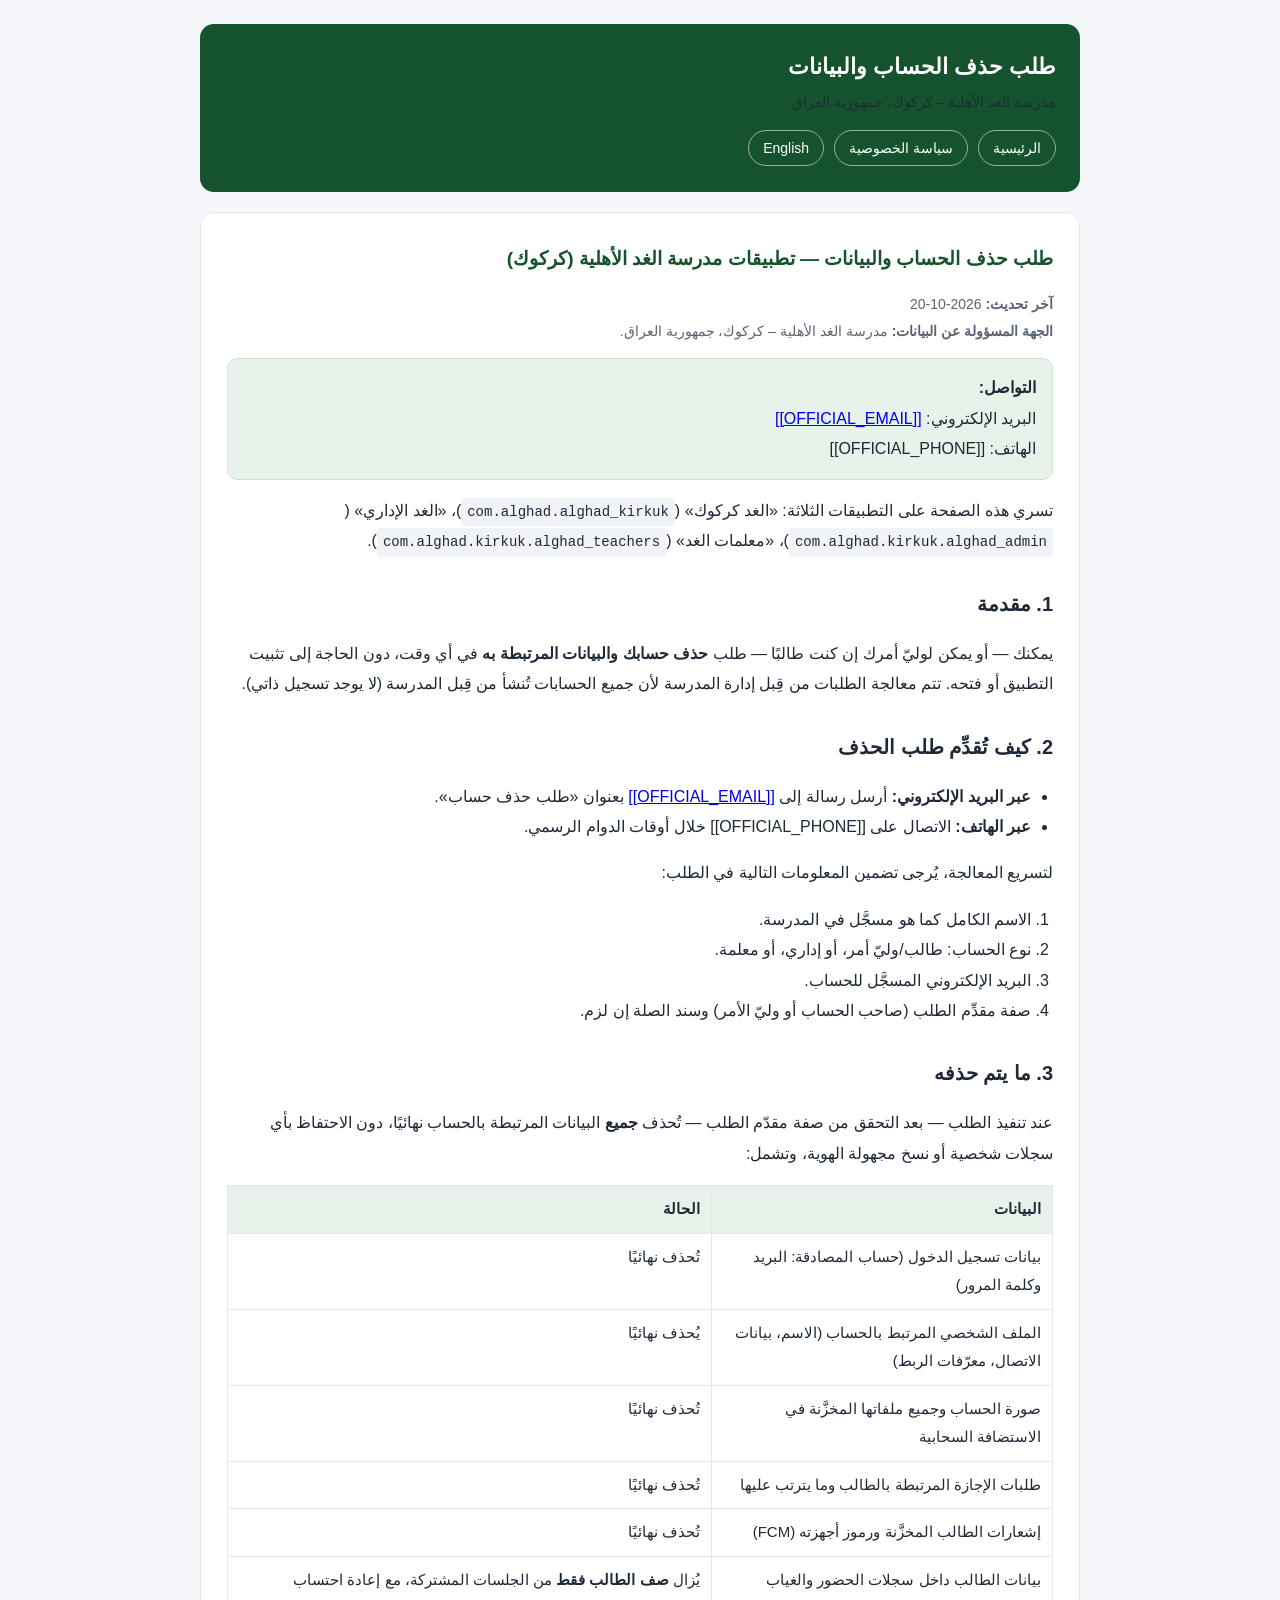
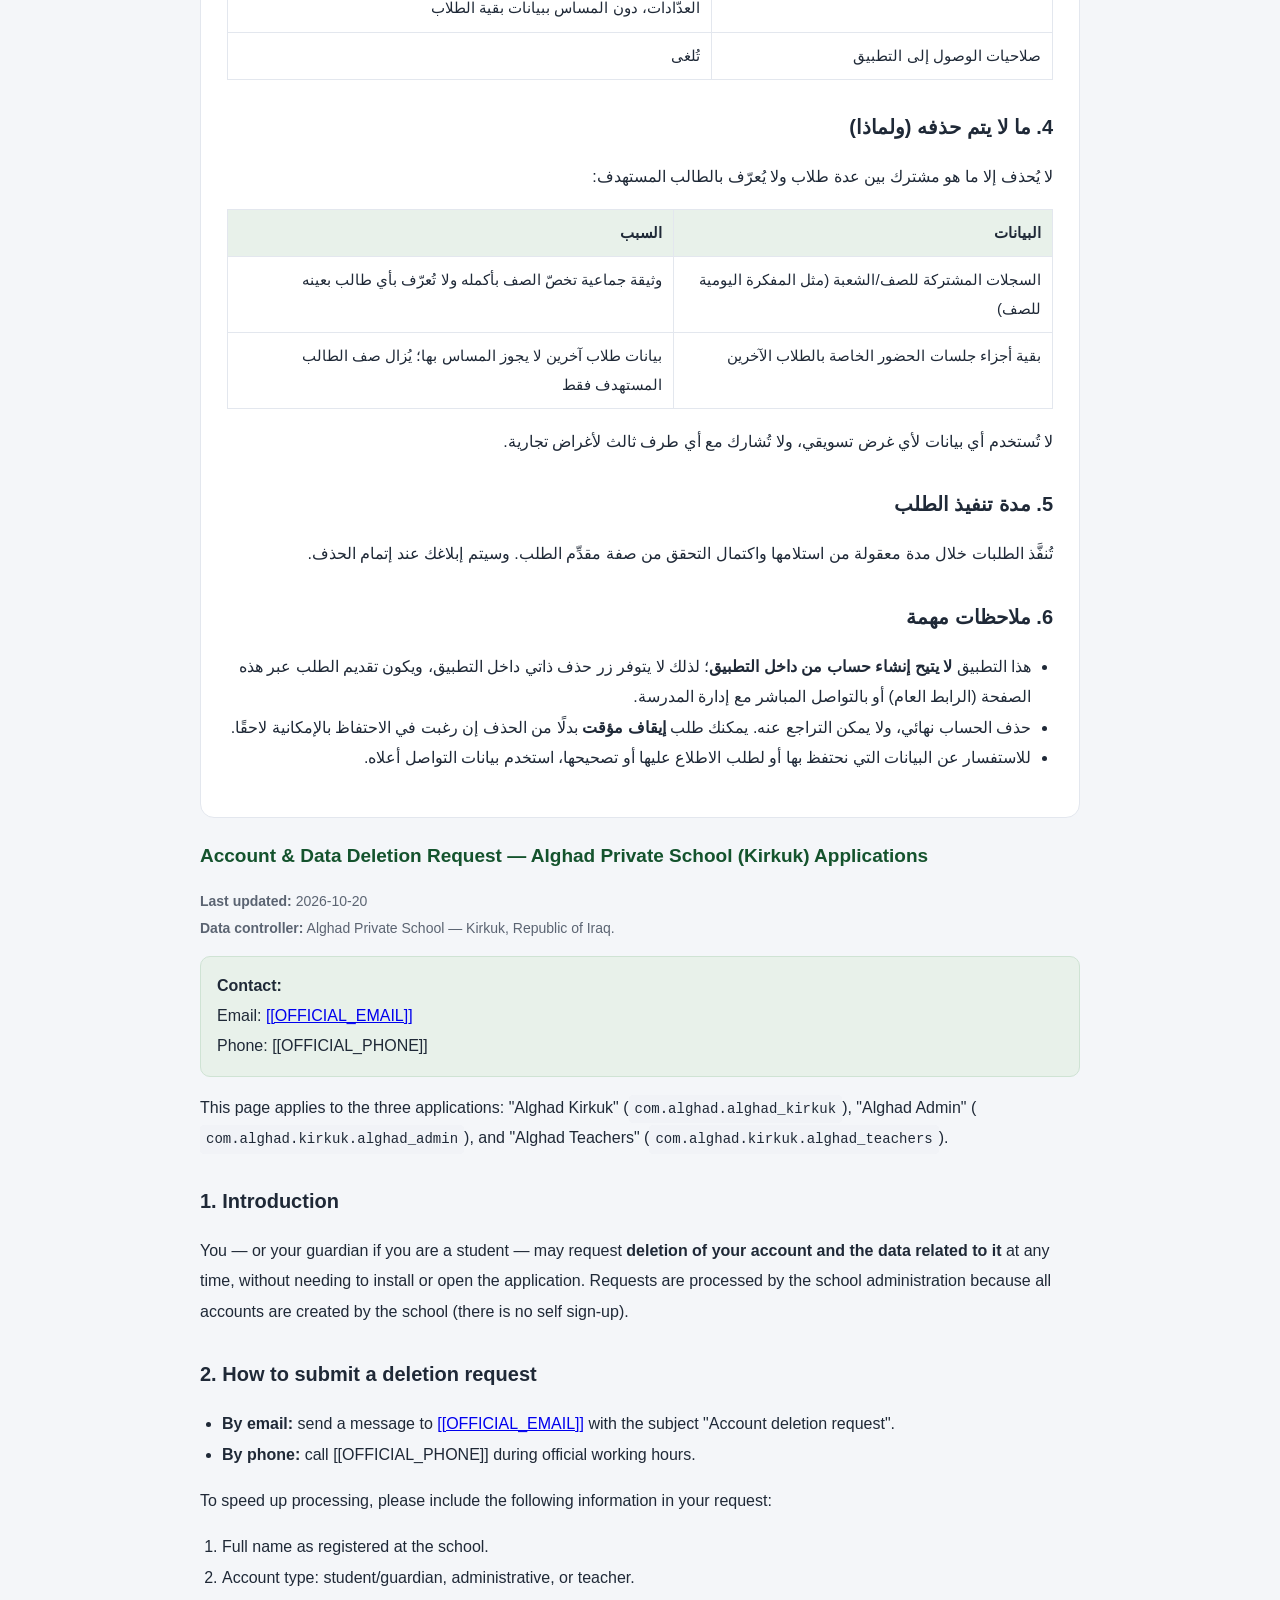
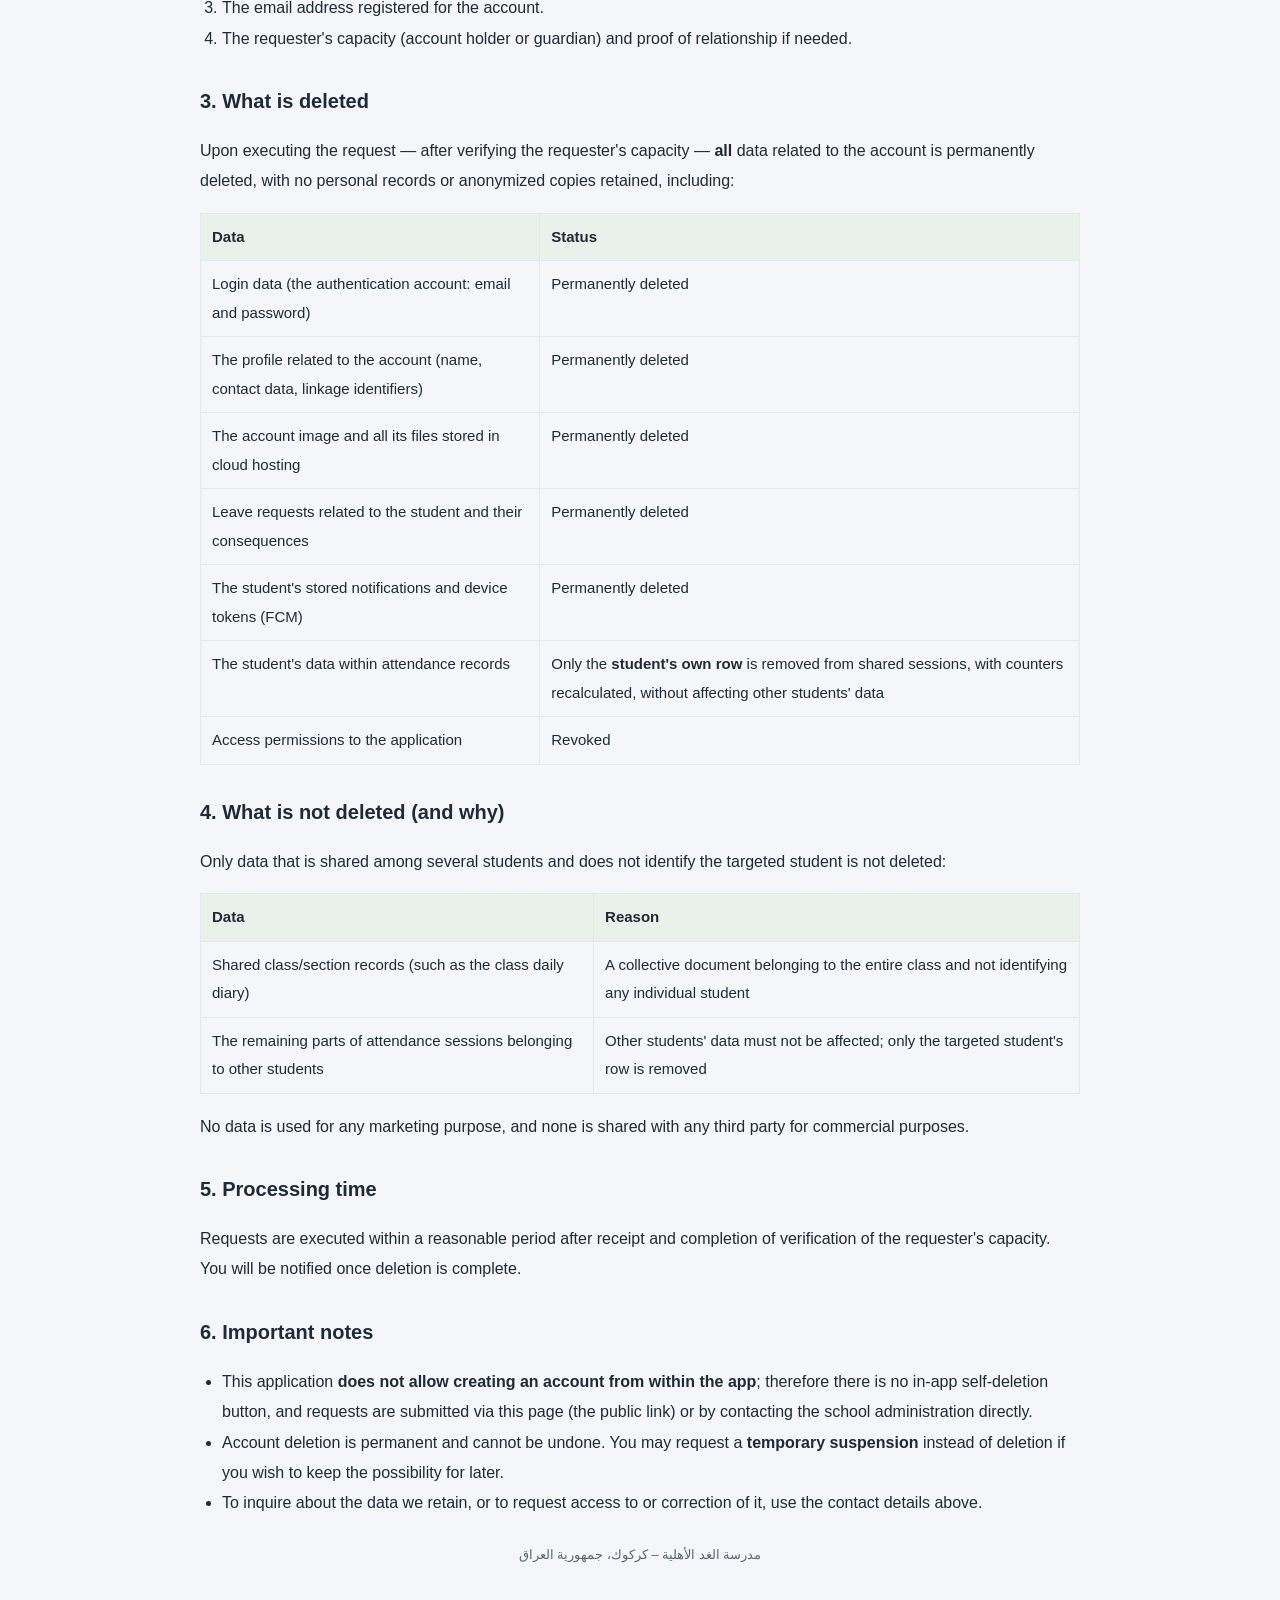
==== data-deletion.html @ 21581394 "Add bilingual privacy policy and data-deletion pages for Google Play" ====
<!DOCTYPE html>
<html lang="ar" dir="rtl">
<head>
<meta charset="utf-8">
<meta name="viewport" content="width=device-width, initial-scale=1">
<meta name="robots" content="index, follow">
<title>طلب حذف الحساب والبيانات – مدرسة الغد الأهلية (كركوك)</title>
<link rel="stylesheet" href="styles.css">
</head>
<body>
<div class="wrap">

  <header class="site ar">
    <h1>طلب حذف الحساب والبيانات</h1>
    <p>مدرسة الغد الأهلية – كركوك، جمهورية العراق</p>
    <nav class="site">
      <a href="index.html">الرئيسية</a>
      <a href="privacy.html">سياسة الخصوصية</a>
      <a href="data-deletion.html#en">English</a>
    </nav>
  </header>

  <!-- ===================== ARABIC ===================== -->
  <main class="card ar">
    <p class="doc-title">طلب حذف الحساب والبيانات — تطبيقات مدرسة الغد الأهلية (كركوك)</p>
    <p class="meta">
      <strong>آخر تحديث:</strong> 2026-10-20<br>
      <strong>الجهة المسؤولة عن البيانات:</strong> مدرسة الغد الأهلية – كركوك، جمهورية العراق.
    </p>
    <div class="contact">
      <strong>التواصل:</strong><br>
      البريد الإلكتروني: <a href="mailto:[[OFFICIAL_EMAIL]]">[[OFFICIAL_EMAIL]]</a><br>
      الهاتف: <span dir="ltr">[[OFFICIAL_PHONE]]</span>
    </div>

    <p>تسري هذه الصفحة على التطبيقات الثلاثة: «الغد كركوك» (<code>com.alghad.alghad_kirkuk</code>)، «الغد الإداري» (<code>com.alghad.kirkuk.alghad_admin</code>)، «معلمات الغد» (<code>com.alghad.kirkuk.alghad_teachers</code>).</p>

    <h2>1. مقدمة</h2>
    <p>يمكنك — أو يمكن لوليّ أمرك إن كنت طالبًا — طلب <strong>حذف حسابك والبيانات المرتبطة به</strong> في أي وقت، دون الحاجة إلى تثبيت التطبيق أو فتحه. تتم معالجة الطلبات من قِبل إدارة المدرسة لأن جميع الحسابات تُنشأ من قِبل المدرسة (لا يوجد تسجيل ذاتي).</p>

    <h2>2. كيف تُقدِّم طلب الحذف</h2>
    <ul>
      <li><strong>عبر البريد الإلكتروني:</strong> أرسل رسالة إلى <a href="mailto:[[OFFICIAL_EMAIL]]">[[OFFICIAL_EMAIL]]</a> بعنوان «طلب حذف حساب».</li>
      <li><strong>عبر الهاتف:</strong> الاتصال على <span dir="ltr">[[OFFICIAL_PHONE]]</span> خلال أوقات الدوام الرسمي.</li>
    </ul>
    <p>لتسريع المعالجة، يُرجى تضمين المعلومات التالية في الطلب:</p>
    <ol>
      <li>الاسم الكامل كما هو مسجَّل في المدرسة.</li>
      <li>نوع الحساب: طالب/وليّ أمر، أو إداري، أو معلمة.</li>
      <li>البريد الإلكتروني المسجَّل للحساب.</li>
      <li>صفة مقدِّم الطلب (صاحب الحساب أو وليّ الأمر) وسند الصلة إن لزم.</li>
    </ol>

    <h2>3. ما يتم حذفه</h2>
    <p>عند تنفيذ الطلب — بعد التحقق من صفة مقدّم الطلب — تُحذف <strong>جميع</strong> البيانات المرتبطة بالحساب نهائيًا، دون الاحتفاظ بأي سجلات شخصية أو نسخ مجهولة الهوية، وتشمل:</p>
    <table>
      <thead><tr><th>البيانات</th><th>الحالة</th></tr></thead>
      <tbody>
        <tr><td>بيانات تسجيل الدخول (حساب المصادقة: البريد وكلمة المرور)</td><td>تُحذف نهائيًا</td></tr>
        <tr><td>الملف الشخصي المرتبط بالحساب (الاسم، بيانات الاتصال، معرّفات الربط)</td><td>يُحذف نهائيًا</td></tr>
        <tr><td>صورة الحساب وجميع ملفاتها المخزَّنة في الاستضافة السحابية</td><td>تُحذف نهائيًا</td></tr>
        <tr><td>طلبات الإجازة المرتبطة بالطالب وما يترتب عليها</td><td>تُحذف نهائيًا</td></tr>
        <tr><td>إشعارات الطالب المخزَّنة ورموز أجهزته (FCM)</td><td>تُحذف نهائيًا</td></tr>
        <tr><td>بيانات الطالب داخل سجلات الحضور والغياب</td><td>يُزال <strong>صف الطالب فقط</strong> من الجلسات المشتركة، مع إعادة احتساب العدّادات، دون المساس ببيانات بقية الطلاب</td></tr>
        <tr><td>صلاحيات الوصول إلى التطبيق</td><td>تُلغى</td></tr>
      </tbody>
    </table>

    <h2>4. ما لا يتم حذفه (ولماذا)</h2>
    <p>لا يُحذف إلا ما هو مشترك بين عدة طلاب ولا يُعرّف بالطالب المستهدف:</p>
    <table>
      <thead><tr><th>البيانات</th><th>السبب</th></tr></thead>
      <tbody>
        <tr><td>السجلات المشتركة للصف/الشعبة (مثل المفكرة اليومية للصف)</td><td>وثيقة جماعية تخصّ الصف بأكمله ولا تُعرّف بأي طالب بعينه</td></tr>
        <tr><td>بقية أجزاء جلسات الحضور الخاصة بالطلاب الآخرين</td><td>بيانات طلاب آخرين لا يجوز المساس بها؛ يُزال صف الطالب المستهدف فقط</td></tr>
      </tbody>
    </table>
    <p>لا تُستخدم أي بيانات لأي غرض تسويقي، ولا تُشارك مع أي طرف ثالث لأغراض تجارية.</p>

    <h2>5. مدة تنفيذ الطلب</h2>
    <p>تُنفَّذ الطلبات خلال مدة معقولة من استلامها واكتمال التحقق من صفة مقدِّم الطلب. وسيتم إبلاغك عند إتمام الحذف.</p>

    <h2>6. ملاحظات مهمة</h2>
    <ul>
      <li>هذا التطبيق <strong>لا يتيح إنشاء حساب من داخل التطبيق</strong>؛ لذلك لا يتوفر زر حذف ذاتي داخل التطبيق، ويكون تقديم الطلب عبر هذه الصفحة (الرابط العام) أو بالتواصل المباشر مع إدارة المدرسة.</li>
      <li>حذف الحساب نهائي، ولا يمكن التراجع عنه. يمكنك طلب <strong>إيقاف مؤقت</strong> بدلًا من الحذف إن رغبت في الاحتفاظ بالإمكانية لاحقًا.</li>
      <li>للاستفسار عن البيانات التي نحتفظ بها أو لطلب الاطلاع عليها أو تصحيحها، استخدم بيانات التواصل أعلاه.</li>
    </ul>
  </main>

  <!-- ===================== ENGLISH ===================== -->
  <section class="card en" id="en" style="margin-top:20px">
    <p class="doc-title">Account &amp; Data Deletion Request — Alghad Private School (Kirkuk) Applications</p>
    <p class="meta">
      <strong>Last updated:</strong> 2026-10-20<br>
      <strong>Data controller:</strong> Alghad Private School — Kirkuk, Republic of Iraq.
    </p>
    <div class="contact">
      <strong>Contact:</strong><br>
      Email: <a href="mailto:[[OFFICIAL_EMAIL]]">[[OFFICIAL_EMAIL]]</a><br>
      Phone: <span dir="ltr">[[OFFICIAL_PHONE]]</span>
    </div>

    <p>This page applies to the three applications: "Alghad Kirkuk" (<code>com.alghad.alghad_kirkuk</code>), "Alghad Admin" (<code>com.alghad.kirkuk.alghad_admin</code>), and "Alghad Teachers" (<code>com.alghad.kirkuk.alghad_teachers</code>).</p>

    <h2>1. Introduction</h2>
    <p>You — or your guardian if you are a student — may request <strong>deletion of your account and the data related to it</strong> at any time, without needing to install or open the application. Requests are processed by the school administration because all accounts are created by the school (there is no self sign-up).</p>

    <h2>2. How to submit a deletion request</h2>
    <ul>
      <li><strong>By email:</strong> send a message to <a href="mailto:[[OFFICIAL_EMAIL]]">[[OFFICIAL_EMAIL]]</a> with the subject "Account deletion request".</li>
      <li><strong>By phone:</strong> call <span dir="ltr">[[OFFICIAL_PHONE]]</span> during official working hours.</li>
    </ul>
    <p>To speed up processing, please include the following information in your request:</p>
    <ol>
      <li>Full name as registered at the school.</li>
      <li>Account type: student/guardian, administrative, or teacher.</li>
      <li>The email address registered for the account.</li>
      <li>The requester's capacity (account holder or guardian) and proof of relationship if needed.</li>
    </ol>

    <h2>3. What is deleted</h2>
    <p>Upon executing the request — after verifying the requester's capacity — <strong>all</strong> data related to the account is permanently deleted, with no personal records or anonymized copies retained, including:</p>
    <table>
      <thead><tr><th>Data</th><th>Status</th></tr></thead>
      <tbody>
        <tr><td>Login data (the authentication account: email and password)</td><td>Permanently deleted</td></tr>
        <tr><td>The profile related to the account (name, contact data, linkage identifiers)</td><td>Permanently deleted</td></tr>
        <tr><td>The account image and all its files stored in cloud hosting</td><td>Permanently deleted</td></tr>
        <tr><td>Leave requests related to the student and their consequences</td><td>Permanently deleted</td></tr>
        <tr><td>The student's stored notifications and device tokens (FCM)</td><td>Permanently deleted</td></tr>
        <tr><td>The student's data within attendance records</td><td>Only the <strong>student's own row</strong> is removed from shared sessions, with counters recalculated, without affecting other students' data</td></tr>
        <tr><td>Access permissions to the application</td><td>Revoked</td></tr>
      </tbody>
    </table>

    <h2>4. What is not deleted (and why)</h2>
    <p>Only data that is shared among several students and does not identify the targeted student is not deleted:</p>
    <table>
      <thead><tr><th>Data</th><th>Reason</th></tr></thead>
      <tbody>
        <tr><td>Shared class/section records (such as the class daily diary)</td><td>A collective document belonging to the entire class and not identifying any individual student</td></tr>
        <tr><td>The remaining parts of attendance sessions belonging to other students</td><td>Other students' data must not be affected; only the targeted student's row is removed</td></tr>
      </tbody>
    </table>
    <p>No data is used for any marketing purpose, and none is shared with any third party for commercial purposes.</p>

    <h2>5. Processing time</h2>
    <p>Requests are executed within a reasonable period after receipt and completion of verification of the requester's capacity. You will be notified once deletion is complete.</p>

    <h2>6. Important notes</h2>
    <ul>
      <li>This application <strong>does not allow creating an account from within the app</strong>; therefore there is no in-app self-deletion button, and requests are submitted via this page (the public link) or by contacting the school administration directly.</li>
      <li>Account deletion is permanent and cannot be undone. You may request a <strong>temporary suspension</strong> instead of deletion if you wish to keep the possibility for later.</li>
      <li>To inquire about the data we retain, or to request access to or correction of it, use the contact details above.</li>
    </ul>
  </section>

  <footer class="site">
    مدرسة الغد الأهلية – كركوك، جمهورية العراق
  </footer>

</div>
</body>
</html>
---- styles.css ----
/* ALGHAD School — static policy pages
   Self-contained stylesheet (no external assets, no fonts, no trackers). */

:root {
  --bg: #f4f6f9;
  --card: #ffffff;
  --ink: #1f2937;
  --muted: #5b6472;
  --line: #e3e7ee;
  --brand: #14532d;
  --brand-soft: #e8f1ea;
  --accent: #b8860b;
}

* { box-sizing: border-box; }

html { -webkit-text-size-adjust: 100%; }

body {
  margin: 0;
  padding: 24px 16px 64px;
  background: var(--bg);
  color: var(--ink);
  font-family: "Segoe UI", Tahoma, "Noto Naskh Arabic", Arial, sans-serif;
  font-size: 16px;
  line-height: 1.9;
}

.wrap { max-width: 880px; margin: 0 auto; }

header.site {
  background: var(--brand);
  color: #fff;
  border-radius: 14px;
  padding: 26px 24px;
  margin-bottom: 20px;
}

header.site h1 {
  margin: 0 0 6px;
  font-size: 22px;
  line-height: 1.5;
}

header.site p {
  margin: 0;
  font-size: 14px;
  opacity: .9;
}

nav.site {
  margin-top: 14px;
  display: flex;
  flex-wrap: wrap;
  gap: 10px;
}

nav.site a {
  color: #fff;
  text-decoration: none;
  font-size: 14px;
  border: 1px solid rgba(255, 255, 255, .55);
  border-radius: 999px;
  padding: 4px 14px;
}

nav.site a:hover { background: rgba(255, 255, 255, .15); }

main.card {
  background: var(--card);
  border: 1px solid var(--line);
  border-radius: 14px;
  padding: 28px 26px;
}

section.doc + section.doc {
  margin-top: 40px;
  padding-top: 32px;
  border-top: 2px dashed var(--line);
}

h2 { font-size: 20px; margin: 28px 0 10px; }
h3 { font-size: 17px; margin: 22px 0 8px; }
h2:first-child, h3:first-child { margin-top: 0; }

p, li { color: var(--ink); }

ul, ol { padding-inline-start: 22px; }

table {
  width: 100%;
  border-collapse: collapse;
  margin: 14px 0 18px;
  font-size: 15px;
}

th, td {
  border: 1px solid var(--line);
  padding: 9px 11px;
  text-align: start;
  vertical-align: top;
}

th { background: var(--brand-soft); font-weight: 600; }

.note {
  background: #fff8e6;
  border: 1px solid #f0dca6;
  border-radius: 10px;
  padding: 12px 14px;
  margin: 14px 0;
  font-size: 15px;
}

.contact {
  background: var(--brand-soft);
  border: 1px solid #cfe3d4;
  border-radius: 10px;
  padding: 14px 16px;
  margin: 14px 0;
}

.meta { color: var(--muted); font-size: 14px; }

.pill {
  display: inline-block;
  background: var(--brand-soft);
  color: var(--brand);
  border-radius: 999px;
  padding: 2px 12px;
  font-size: 13px;
  margin-inline-end: 6px;
}

/* language direction */
.ar { direction: rtl; text-align: right; }
.en { direction: ltr; text-align: left; }

.doc-title {
  font-size: 19px;
  font-weight: 700;
  color: var(--brand);
  margin: 0 0 6px;
}

.tiles {
  display: grid;
  grid-template-columns: repeat(auto-fit, minmax(240px, 1fr));
  gap: 14px;
  margin-top: 8px;
}

.tile {
  display: block;
  text-decoration: none;
  color: inherit;
  background: var(--card);
  border: 1px solid var(--line);
  border-radius: 12px;
  padding: 18px;
  transition: border-color .15s, transform .15s;
}

.tile:hover { border-color: var(--brand); transform: translateY(-2px); }

.tile strong { display: block; color: var(--brand); font-size: 17px; margin-bottom: 6px; }
.tile span { color: var(--muted); font-size: 14px; }

footer.site {
  margin-top: 24px;
  text-align: center;
  color: var(--muted);
  font-size: 13px;
}

code {
  background: #f1f3f7;
  border-radius: 4px;
  padding: 1px 6px;
  font-family: Consolas, "Courier New", monospace;
  font-size: 14px;
  direction: ltr;
  display: inline-block;
}

@media print {
  body { background: #fff; padding: 0; }
  nav.site { display: none; }
  main.card { border: 0; padding: 0; }
  header.site { background: #fff; color: #000; border-bottom: 2px solid #000; border-radius: 0; }
  header.site a { color: #000; }
}
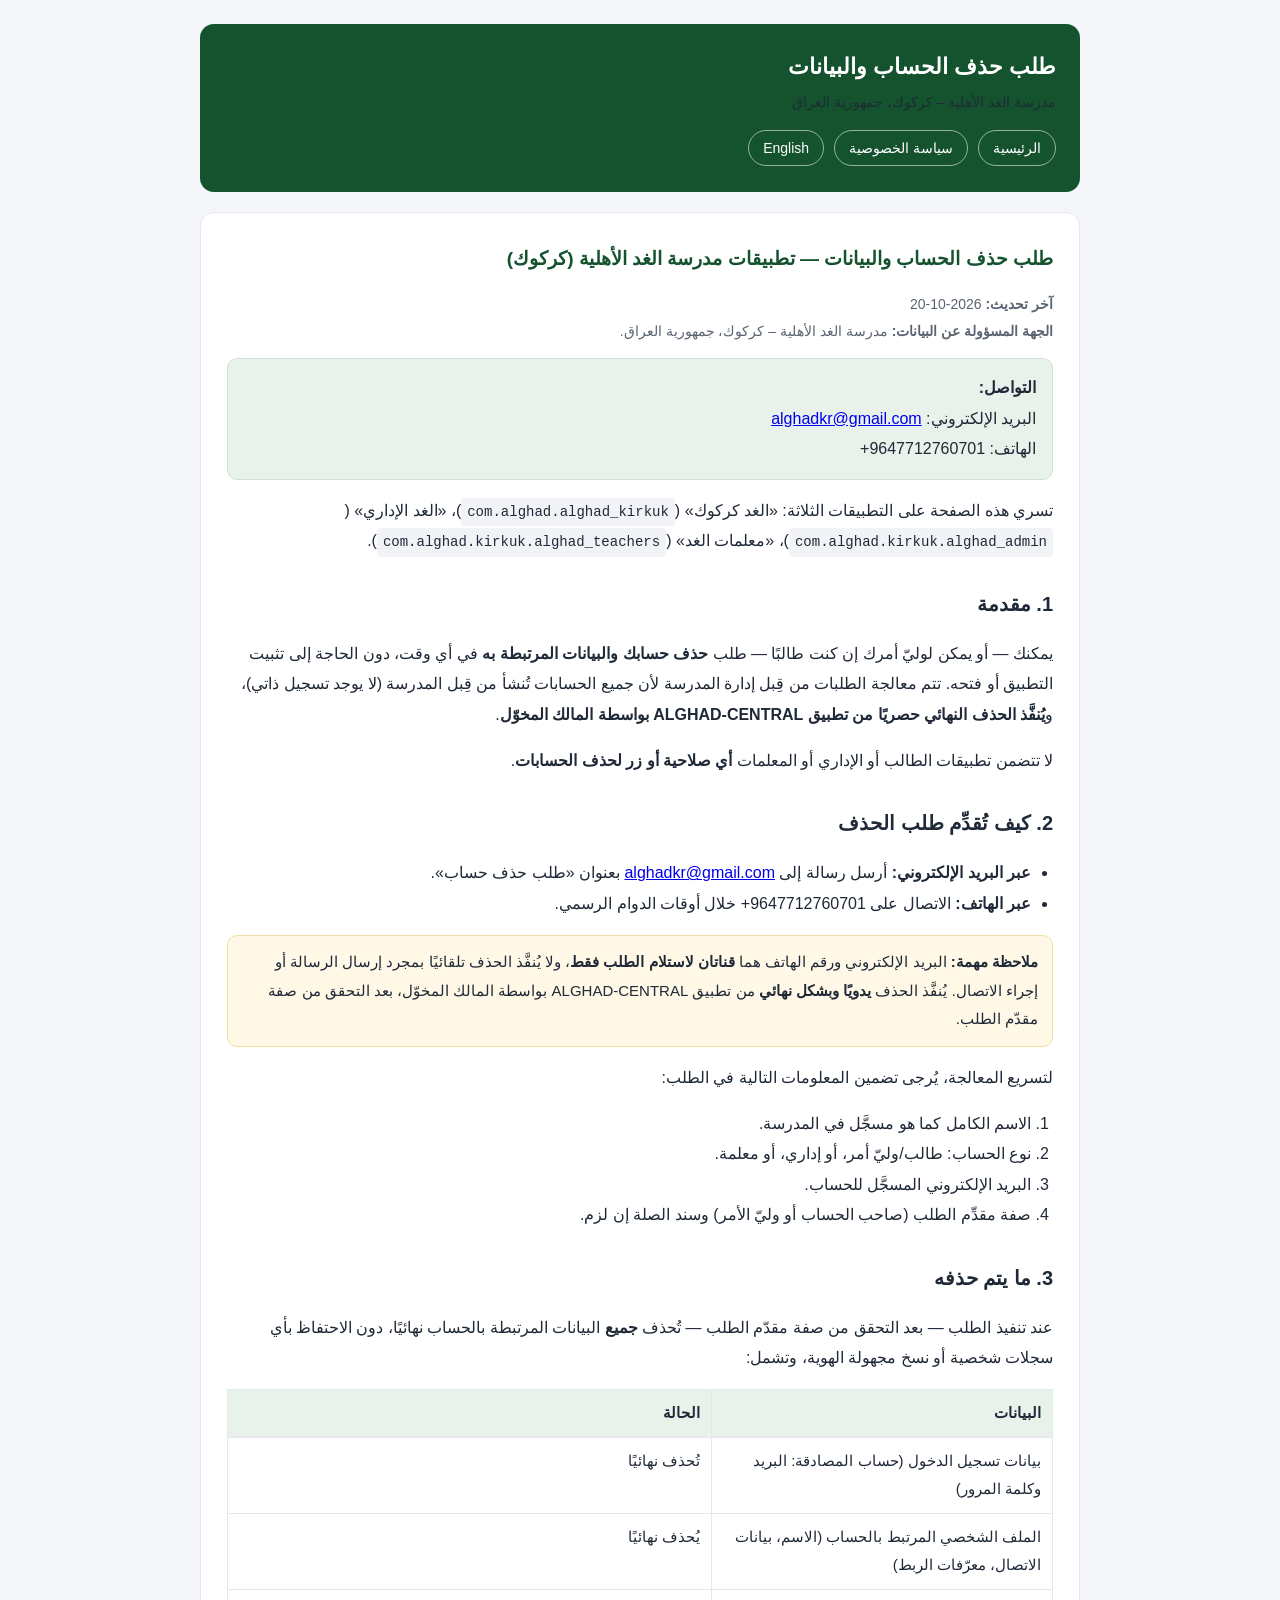
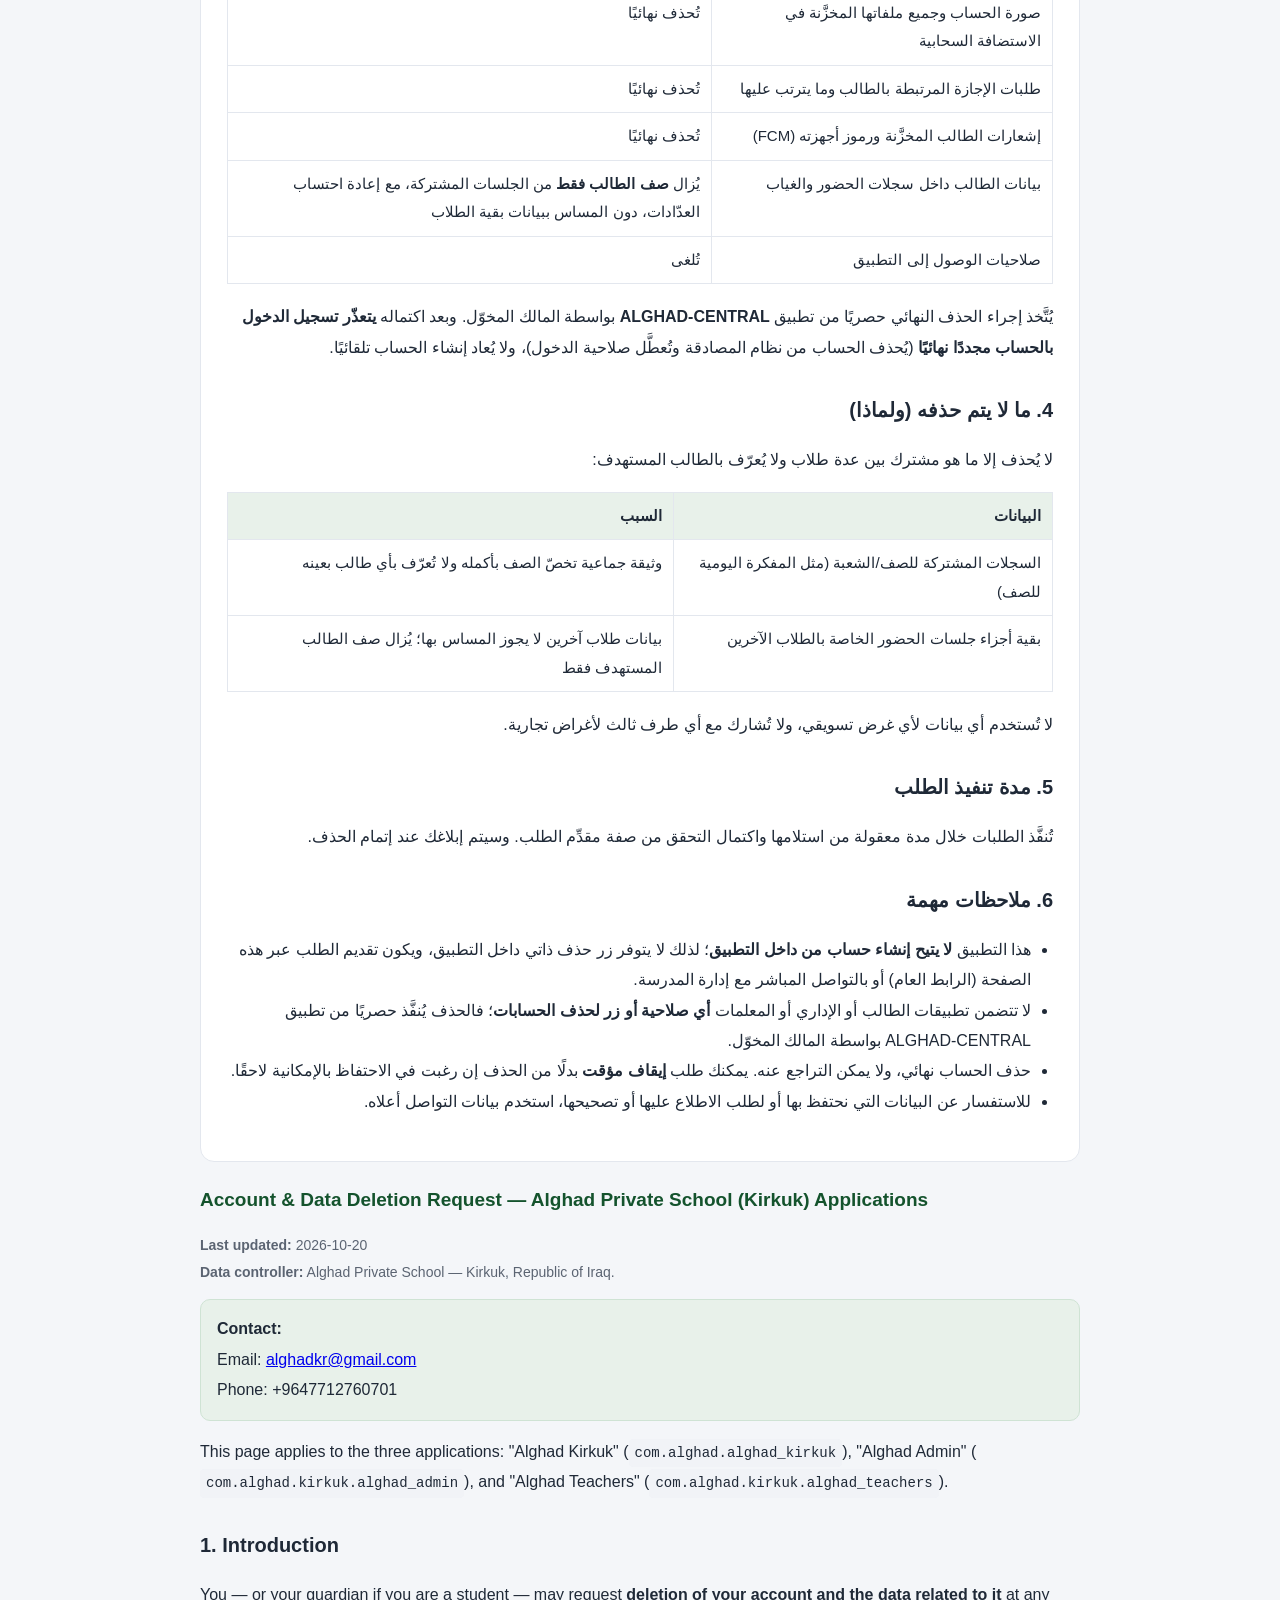
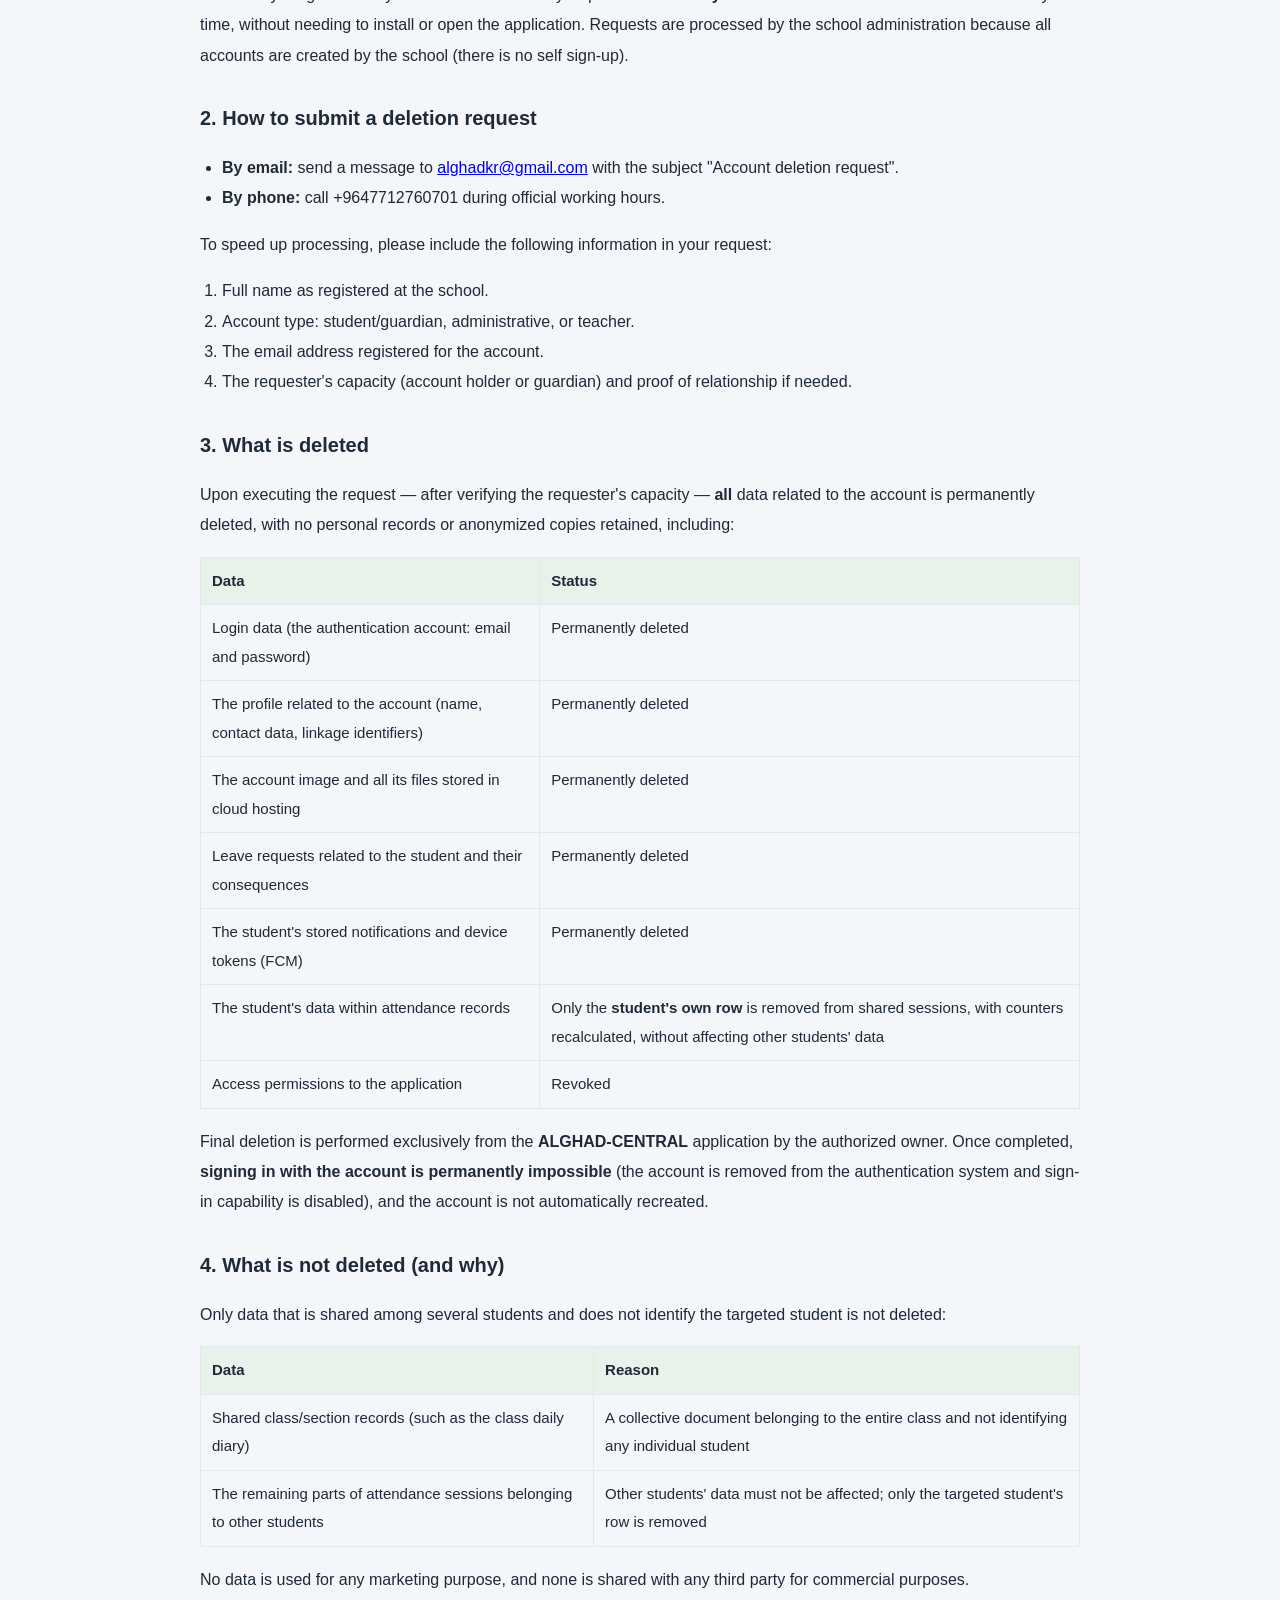
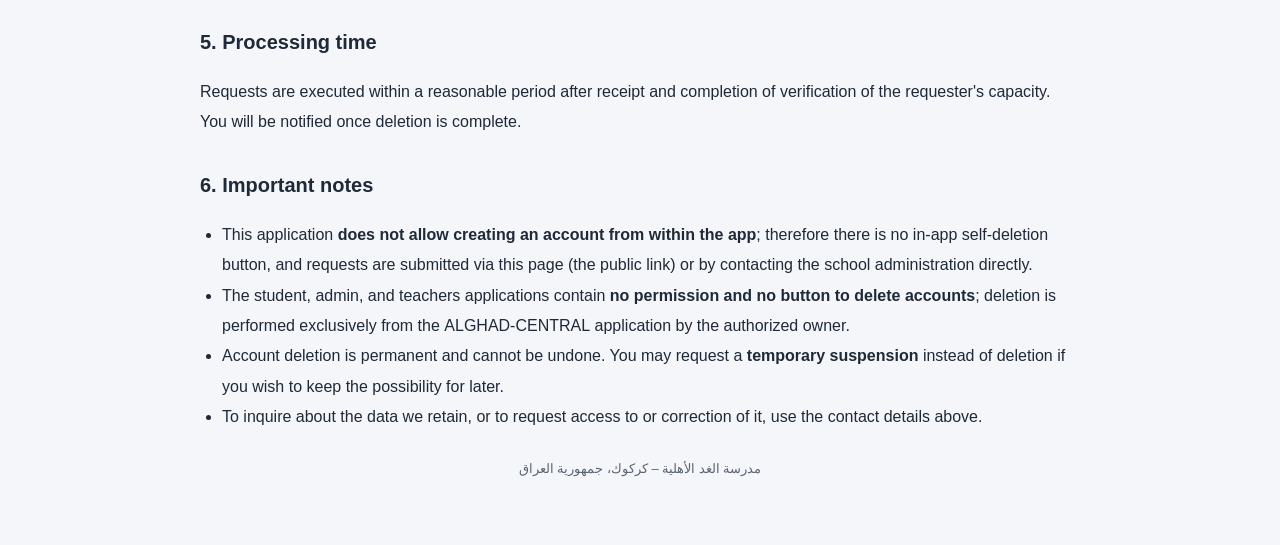
==== commit 2b8542a8: "Fill official contact details and clarify account deletion is executed only from ALGHAD-CENTRAL" ====
--- a/data-deletion.html
+++ b/data-deletion.html
@@ -29,20 +29,24 @@
     </p>
     <div class="contact">
       <strong>التواصل:</strong><br>
-      البريد الإلكتروني: <a href="mailto:[[OFFICIAL_EMAIL]]">[[OFFICIAL_EMAIL]]</a><br>
-      الهاتف: <span dir="ltr">[[OFFICIAL_PHONE]]</span>
+      البريد الإلكتروني: <a href="mailto:alghadkr@gmail.com">alghadkr@gmail.com</a><br>
+      الهاتف: <span dir="ltr">+9647712760701</span>
     </div>
 
     <p>تسري هذه الصفحة على التطبيقات الثلاثة: «الغد كركوك» (<code>com.alghad.alghad_kirkuk</code>)، «الغد الإداري» (<code>com.alghad.kirkuk.alghad_admin</code>)، «معلمات الغد» (<code>com.alghad.kirkuk.alghad_teachers</code>).</p>
 
     <h2>1. مقدمة</h2>
-    <p>يمكنك — أو يمكن لوليّ أمرك إن كنت طالبًا — طلب <strong>حذف حسابك والبيانات المرتبطة به</strong> في أي وقت، دون الحاجة إلى تثبيت التطبيق أو فتحه. تتم معالجة الطلبات من قِبل إدارة المدرسة لأن جميع الحسابات تُنشأ من قِبل المدرسة (لا يوجد تسجيل ذاتي).</p>
+    <p>يمكنك — أو يمكن لوليّ أمرك إن كنت طالبًا — طلب <strong>حذف حسابك والبيانات المرتبطة به</strong> في أي وقت، دون الحاجة إلى تثبيت التطبيق أو فتحه. تتم معالجة الطلبات من قِبل إدارة المدرسة لأن جميع الحسابات تُنشأ من قِبل المدرسة (لا يوجد تسجيل ذاتي)، و<strong>يُنفَّذ الحذف النهائي حصريًا من تطبيق <span dir="ltr">ALGHAD-CENTRAL</span> بواسطة المالك المخوّل</strong>.</p>
+    <p>لا تتضمن تطبيقات الطالب أو الإداري أو المعلمات <strong>أي صلاحية أو زر لحذف الحسابات</strong>.</p>
 
     <h2>2. كيف تُقدِّم طلب الحذف</h2>
     <ul>
-      <li><strong>عبر البريد الإلكتروني:</strong> أرسل رسالة إلى <a href="mailto:[[OFFICIAL_EMAIL]]">[[OFFICIAL_EMAIL]]</a> بعنوان «طلب حذف حساب».</li>
-      <li><strong>عبر الهاتف:</strong> الاتصال على <span dir="ltr">[[OFFICIAL_PHONE]]</span> خلال أوقات الدوام الرسمي.</li>
+      <li><strong>عبر البريد الإلكتروني:</strong> أرسل رسالة إلى <a href="mailto:alghadkr@gmail.com">alghadkr@gmail.com</a> بعنوان «طلب حذف حساب».</li>
+      <li><strong>عبر الهاتف:</strong> الاتصال على <span dir="ltr">+9647712760701</span> خلال أوقات الدوام الرسمي.</li>
     </ul>
+    <div class="note">
+      <strong>ملاحظة مهمة:</strong> البريد الإلكتروني ورقم الهاتف هما <strong>قناتان لاستلام الطلب فقط</strong>، ولا يُنفَّذ الحذف تلقائيًا بمجرد إرسال الرسالة أو إجراء الاتصال. يُنفَّذ الحذف <strong>يدويًا وبشكل نهائي</strong> من تطبيق <span dir="ltr">ALGHAD-CENTRAL</span> بواسطة المالك المخوّل، بعد التحقق من صفة مقدّم الطلب.
+    </div>
     <p>لتسريع المعالجة، يُرجى تضمين المعلومات التالية في الطلب:</p>
     <ol>
       <li>الاسم الكامل كما هو مسجَّل في المدرسة.</li>
@@ -65,6 +69,7 @@
         <tr><td>صلاحيات الوصول إلى التطبيق</td><td>تُلغى</td></tr>
       </tbody>
     </table>
+    <p>يُتَّخذ إجراء الحذف النهائي حصريًا من تطبيق <strong>ALGHAD-CENTRAL</strong> بواسطة المالك المخوّل. وبعد اكتماله <strong>يتعذّر تسجيل الدخول بالحساب مجددًا نهائيًا</strong> (يُحذف الحساب من نظام المصادقة وتُعطَّل صلاحية الدخول)، ولا يُعاد إنشاء الحساب تلقائيًا.</p>
 
     <h2>4. ما لا يتم حذفه (ولماذا)</h2>
     <p>لا يُحذف إلا ما هو مشترك بين عدة طلاب ولا يُعرّف بالطالب المستهدف:</p>
@@ -83,6 +88,7 @@
     <h2>6. ملاحظات مهمة</h2>
     <ul>
       <li>هذا التطبيق <strong>لا يتيح إنشاء حساب من داخل التطبيق</strong>؛ لذلك لا يتوفر زر حذف ذاتي داخل التطبيق، ويكون تقديم الطلب عبر هذه الصفحة (الرابط العام) أو بالتواصل المباشر مع إدارة المدرسة.</li>
+      <li>لا تتضمن تطبيقات الطالب أو الإداري أو المعلمات <strong>أي صلاحية أو زر لحذف الحسابات</strong>؛ فالحذف يُنفَّذ حصريًا من تطبيق <span dir="ltr">ALGHAD-CENTRAL</span> بواسطة المالك المخوّل.</li>
       <li>حذف الحساب نهائي، ولا يمكن التراجع عنه. يمكنك طلب <strong>إيقاف مؤقت</strong> بدلًا من الحذف إن رغبت في الاحتفاظ بالإمكانية لاحقًا.</li>
       <li>للاستفسار عن البيانات التي نحتفظ بها أو لطلب الاطلاع عليها أو تصحيحها، استخدم بيانات التواصل أعلاه.</li>
     </ul>
@@ -97,8 +103,8 @@
     </p>
     <div class="contact">
       <strong>Contact:</strong><br>
-      Email: <a href="mailto:[[OFFICIAL_EMAIL]]">[[OFFICIAL_EMAIL]]</a><br>
-      Phone: <span dir="ltr">[[OFFICIAL_PHONE]]</span>
+      Email: <a href="mailto:alghadkr@gmail.com">alghadkr@gmail.com</a><br>
+      Phone: <span dir="ltr">+9647712760701</span>
     </div>
 
     <p>This page applies to the three applications: "Alghad Kirkuk" (<code>com.alghad.alghad_kirkuk</code>), "Alghad Admin" (<code>com.alghad.kirkuk.alghad_admin</code>), and "Alghad Teachers" (<code>com.alghad.kirkuk.alghad_teachers</code>).</p>
@@ -108,8 +114,8 @@
 
     <h2>2. How to submit a deletion request</h2>
     <ul>
-      <li><strong>By email:</strong> send a message to <a href="mailto:[[OFFICIAL_EMAIL]]">[[OFFICIAL_EMAIL]]</a> with the subject "Account deletion request".</li>
-      <li><strong>By phone:</strong> call <span dir="ltr">[[OFFICIAL_PHONE]]</span> during official working hours.</li>
+      <li><strong>By email:</strong> send a message to <a href="mailto:alghadkr@gmail.com">alghadkr@gmail.com</a> with the subject "Account deletion request".</li>
+      <li><strong>By phone:</strong> call <span dir="ltr">+9647712760701</span> during official working hours.</li>
     </ul>
     <p>To speed up processing, please include the following information in your request:</p>
     <ol>
@@ -133,6 +139,7 @@
         <tr><td>Access permissions to the application</td><td>Revoked</td></tr>
       </tbody>
     </table>
+    <p>Final deletion is performed exclusively from the <strong>ALGHAD-CENTRAL</strong> application by the authorized owner. Once completed, <strong>signing in with the account is permanently impossible</strong> (the account is removed from the authentication system and sign-in capability is disabled), and the account is not automatically recreated.</p>
 
     <h2>4. What is not deleted (and why)</h2>
     <p>Only data that is shared among several students and does not identify the targeted student is not deleted:</p>
@@ -151,6 +158,7 @@
     <h2>6. Important notes</h2>
     <ul>
       <li>This application <strong>does not allow creating an account from within the app</strong>; therefore there is no in-app self-deletion button, and requests are submitted via this page (the public link) or by contacting the school administration directly.</li>
+      <li>The student, admin, and teachers applications contain <strong>no permission and no button to delete accounts</strong>; deletion is performed exclusively from the <span dir="ltr">ALGHAD-CENTRAL</span> application by the authorized owner.</li>
       <li>Account deletion is permanent and cannot be undone. You may request a <strong>temporary suspension</strong> instead of deletion if you wish to keep the possibility for later.</li>
       <li>To inquire about the data we retain, or to request access to or correction of it, use the contact details above.</li>
     </ul>
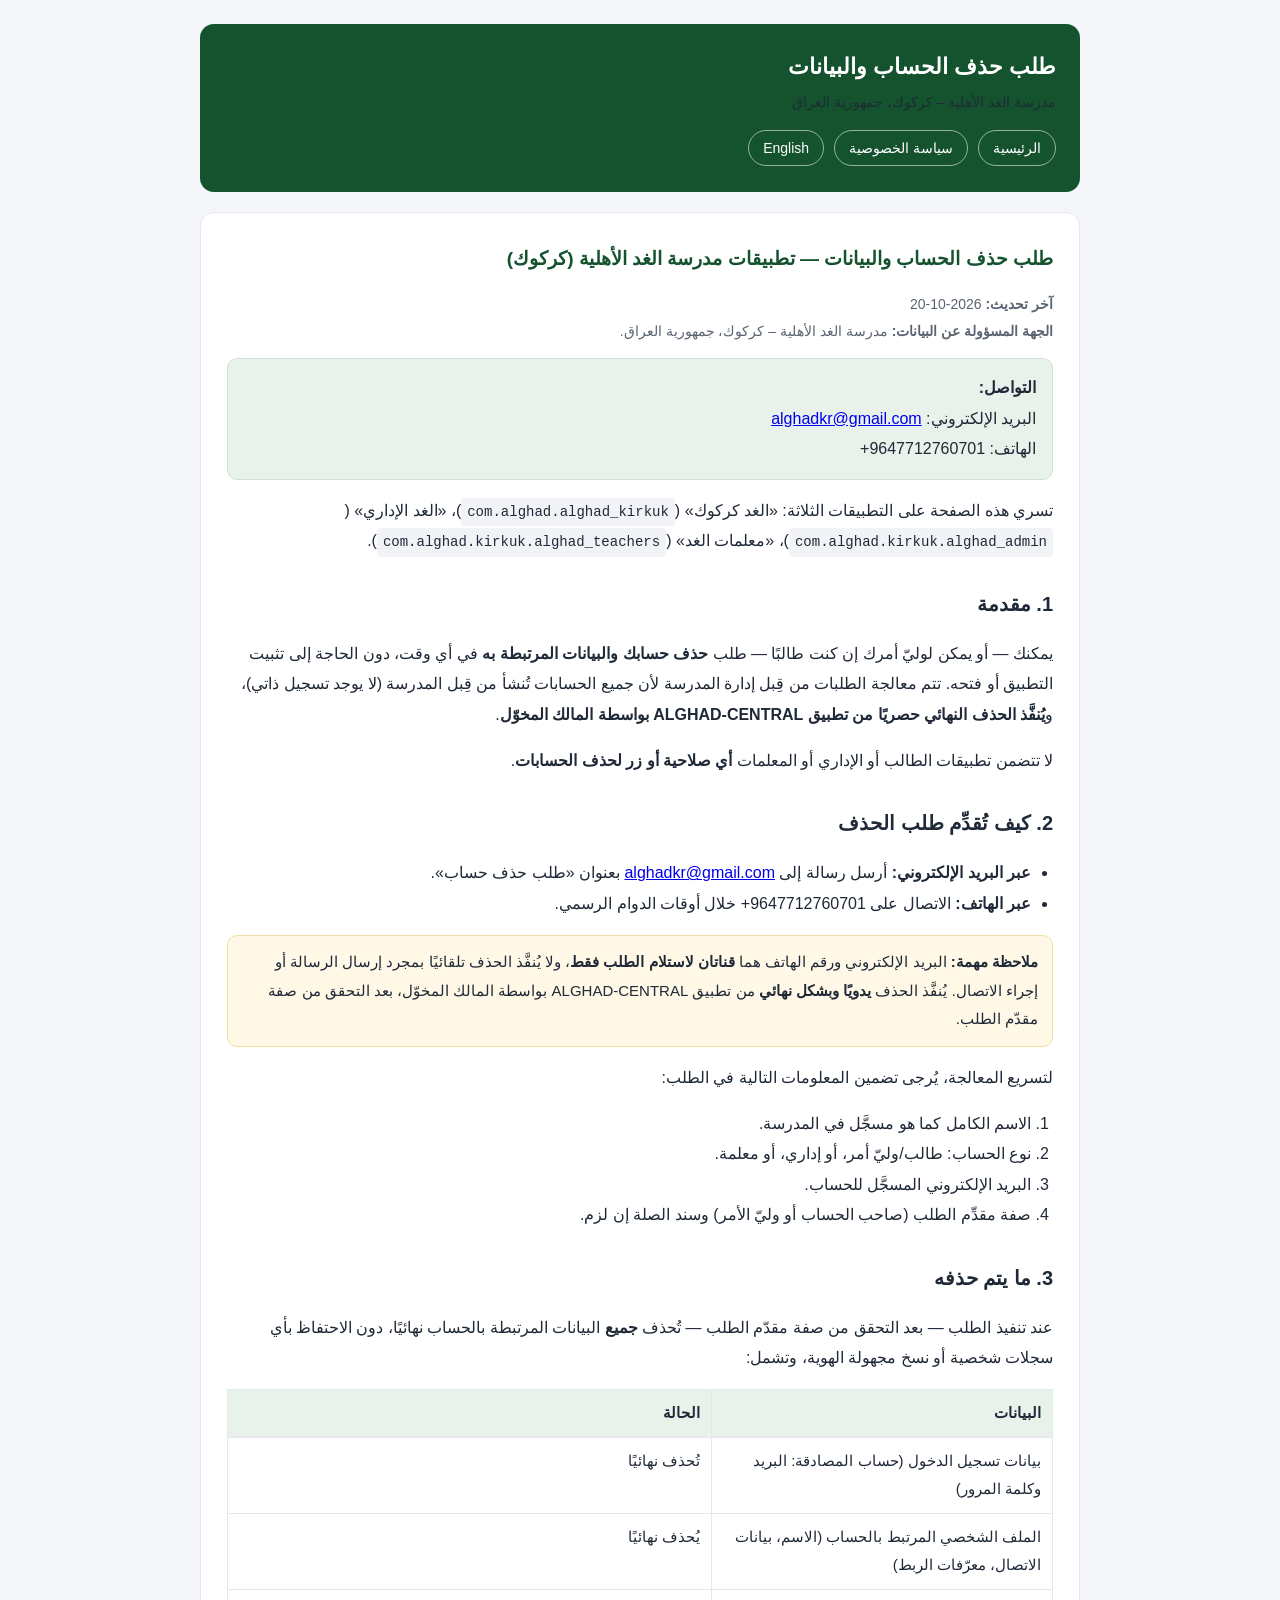
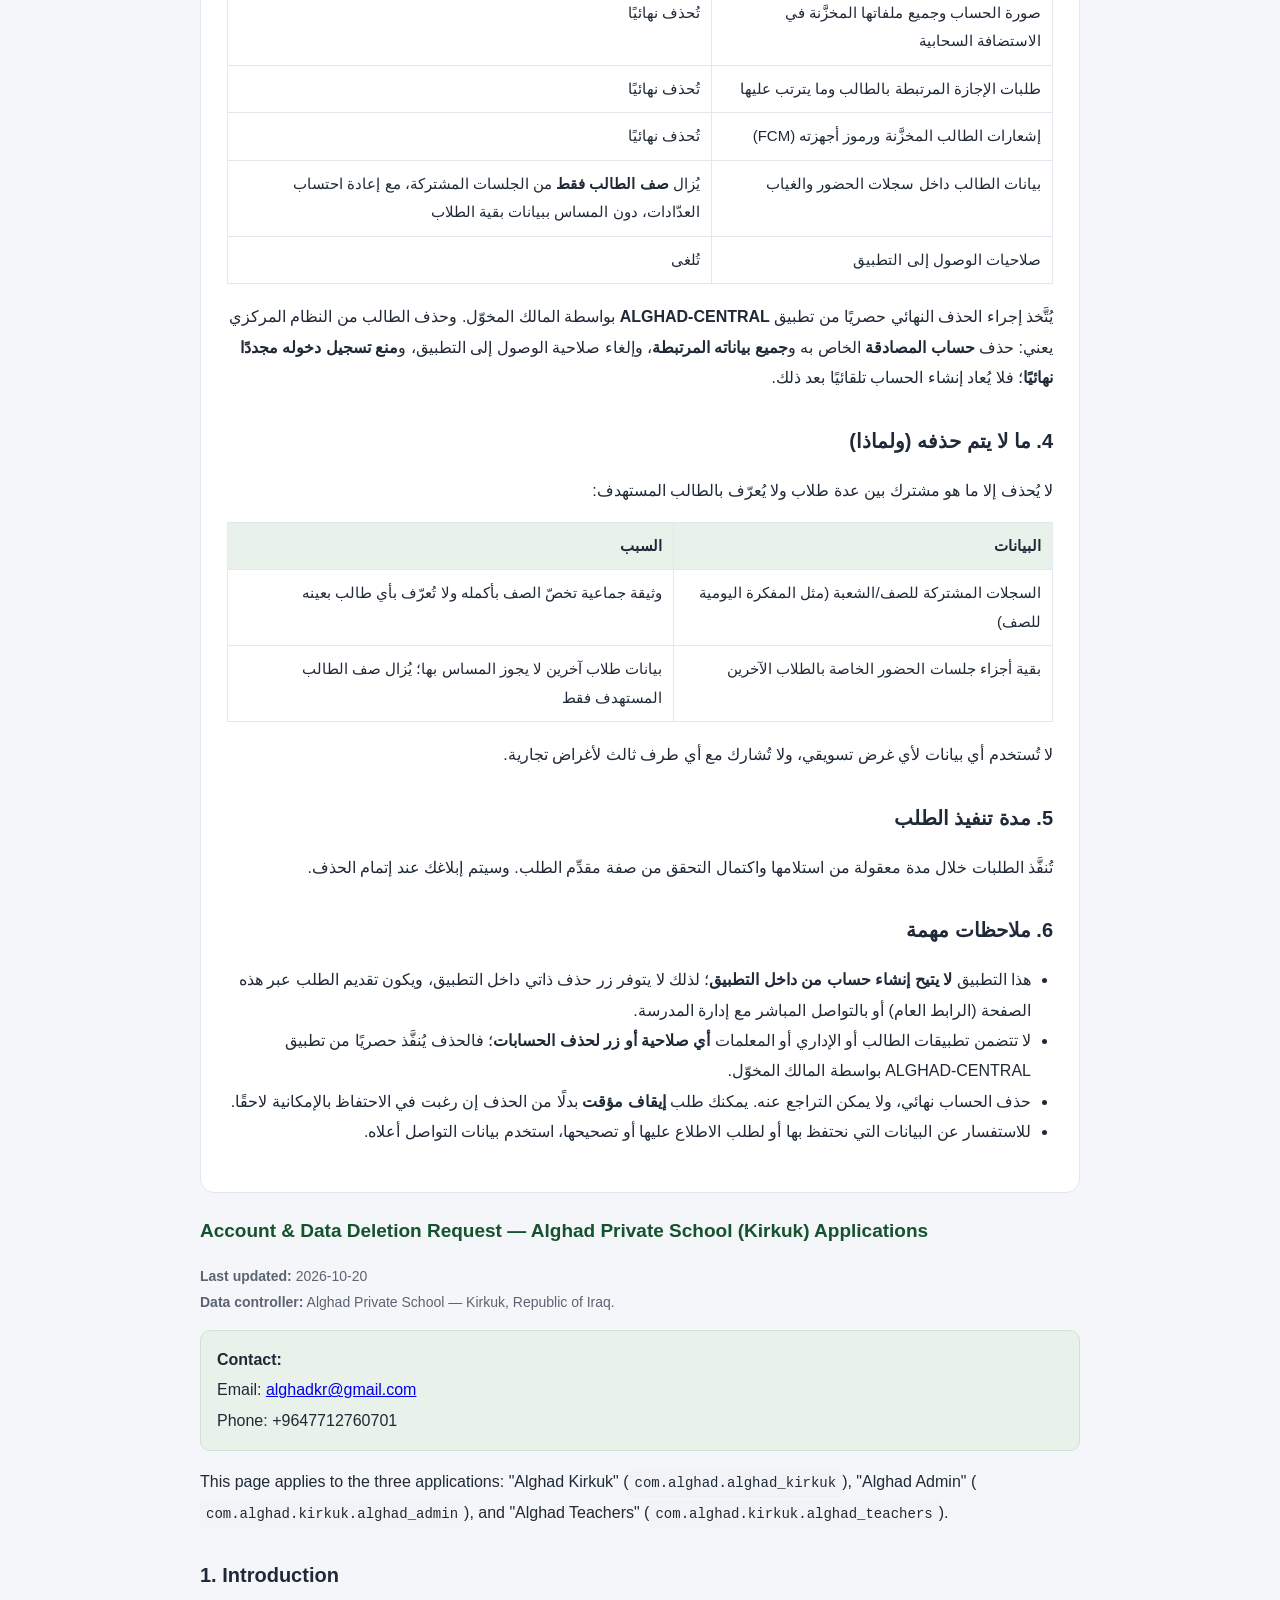
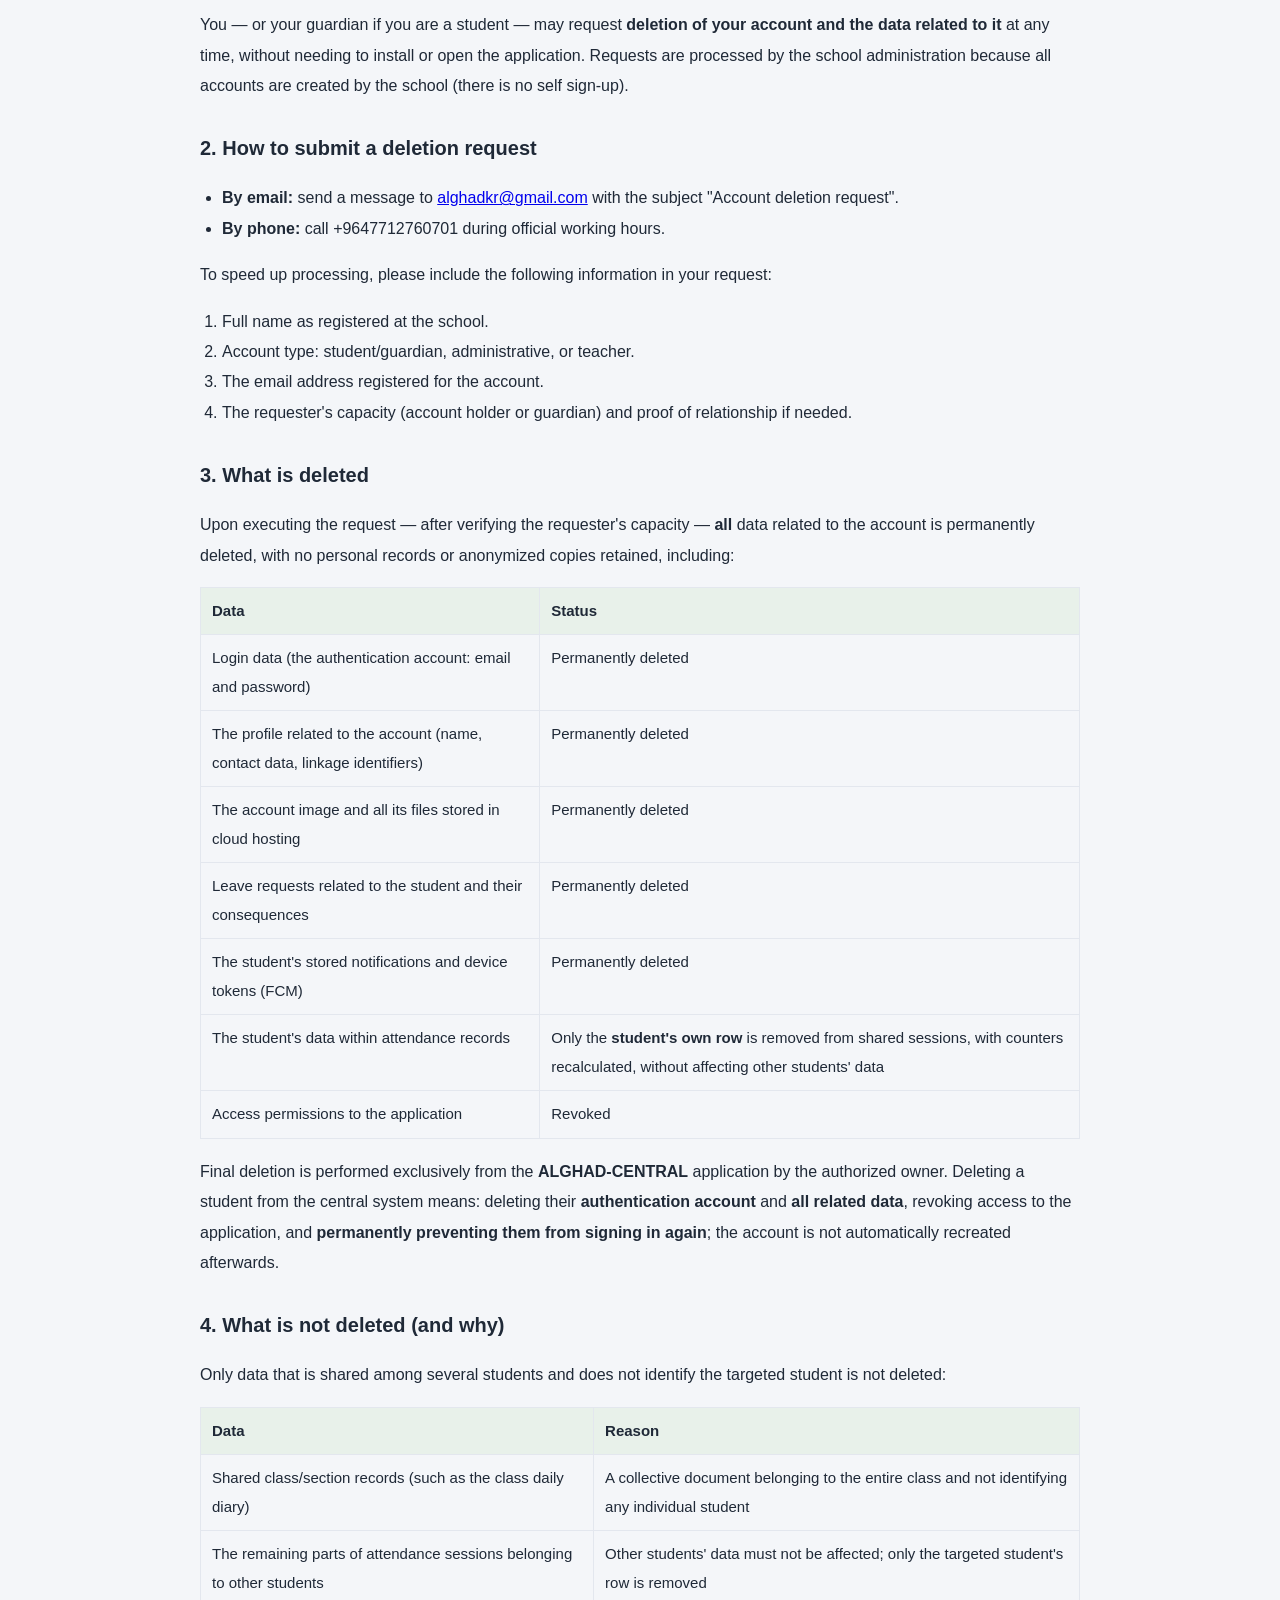
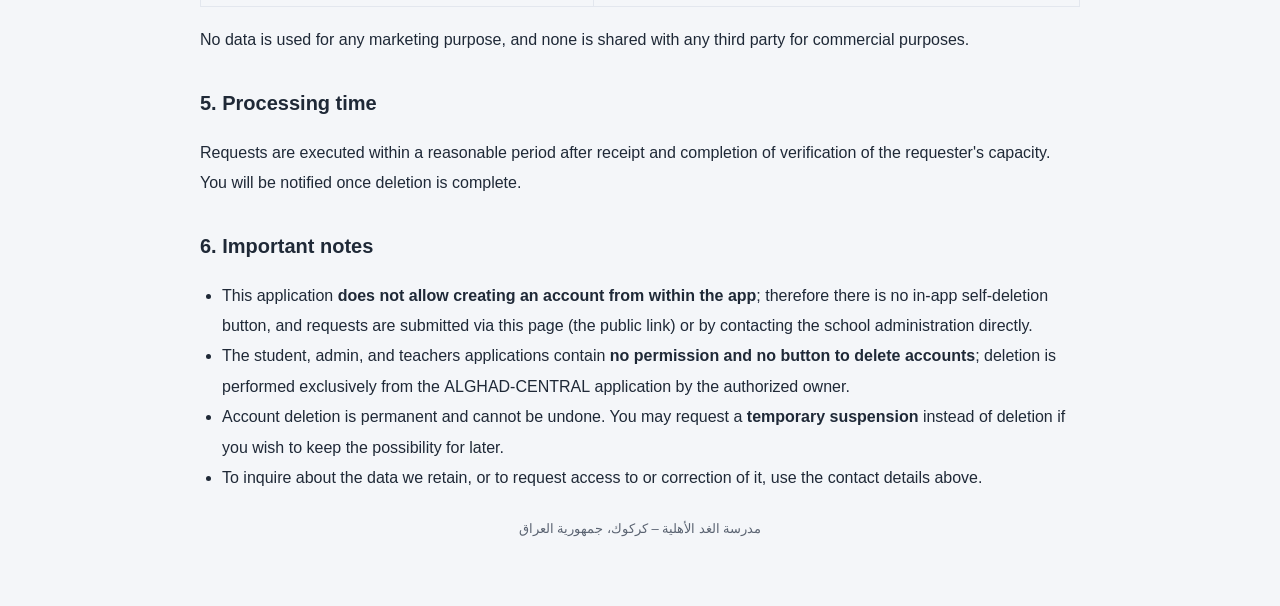
==== commit bc941a98: "State explicitly that the three apps contain no account-deletion UI, button or form" ====
--- a/data-deletion.html
+++ b/data-deletion.html
@@ -69,7 +69,7 @@
         <tr><td>صلاحيات الوصول إلى التطبيق</td><td>تُلغى</td></tr>
       </tbody>
     </table>
-    <p>يُتَّخذ إجراء الحذف النهائي حصريًا من تطبيق <strong>ALGHAD-CENTRAL</strong> بواسطة المالك المخوّل. وبعد اكتماله <strong>يتعذّر تسجيل الدخول بالحساب مجددًا نهائيًا</strong> (يُحذف الحساب من نظام المصادقة وتُعطَّل صلاحية الدخول)، ولا يُعاد إنشاء الحساب تلقائيًا.</p>
+    <p>يُتَّخذ إجراء الحذف النهائي حصريًا من تطبيق <strong>ALGHAD-CENTRAL</strong> بواسطة المالك المخوّل. وحذف الطالب من النظام المركزي يعني: حذف <strong>حساب المصادقة</strong> الخاص به و<strong>جميع بياناته المرتبطة</strong>، وإلغاء صلاحية الوصول إلى التطبيق، و<strong>منع تسجيل دخوله مجددًا نهائيًا</strong>؛ فلا يُعاد إنشاء الحساب تلقائيًا بعد ذلك.</p>
 
     <h2>4. ما لا يتم حذفه (ولماذا)</h2>
     <p>لا يُحذف إلا ما هو مشترك بين عدة طلاب ولا يُعرّف بالطالب المستهدف:</p>
@@ -139,7 +139,7 @@
         <tr><td>Access permissions to the application</td><td>Revoked</td></tr>
       </tbody>
     </table>
-    <p>Final deletion is performed exclusively from the <strong>ALGHAD-CENTRAL</strong> application by the authorized owner. Once completed, <strong>signing in with the account is permanently impossible</strong> (the account is removed from the authentication system and sign-in capability is disabled), and the account is not automatically recreated.</p>
+    <p>Final deletion is performed exclusively from the <strong>ALGHAD-CENTRAL</strong> application by the authorized owner. Deleting a student from the central system means: deleting their <strong>authentication account</strong> and <strong>all related data</strong>, revoking access to the application, and <strong>permanently preventing them from signing in again</strong>; the account is not automatically recreated afterwards.</p>
 
     <h2>4. What is not deleted (and why)</h2>
     <p>Only data that is shared among several students and does not identify the targeted student is not deleted:</p>
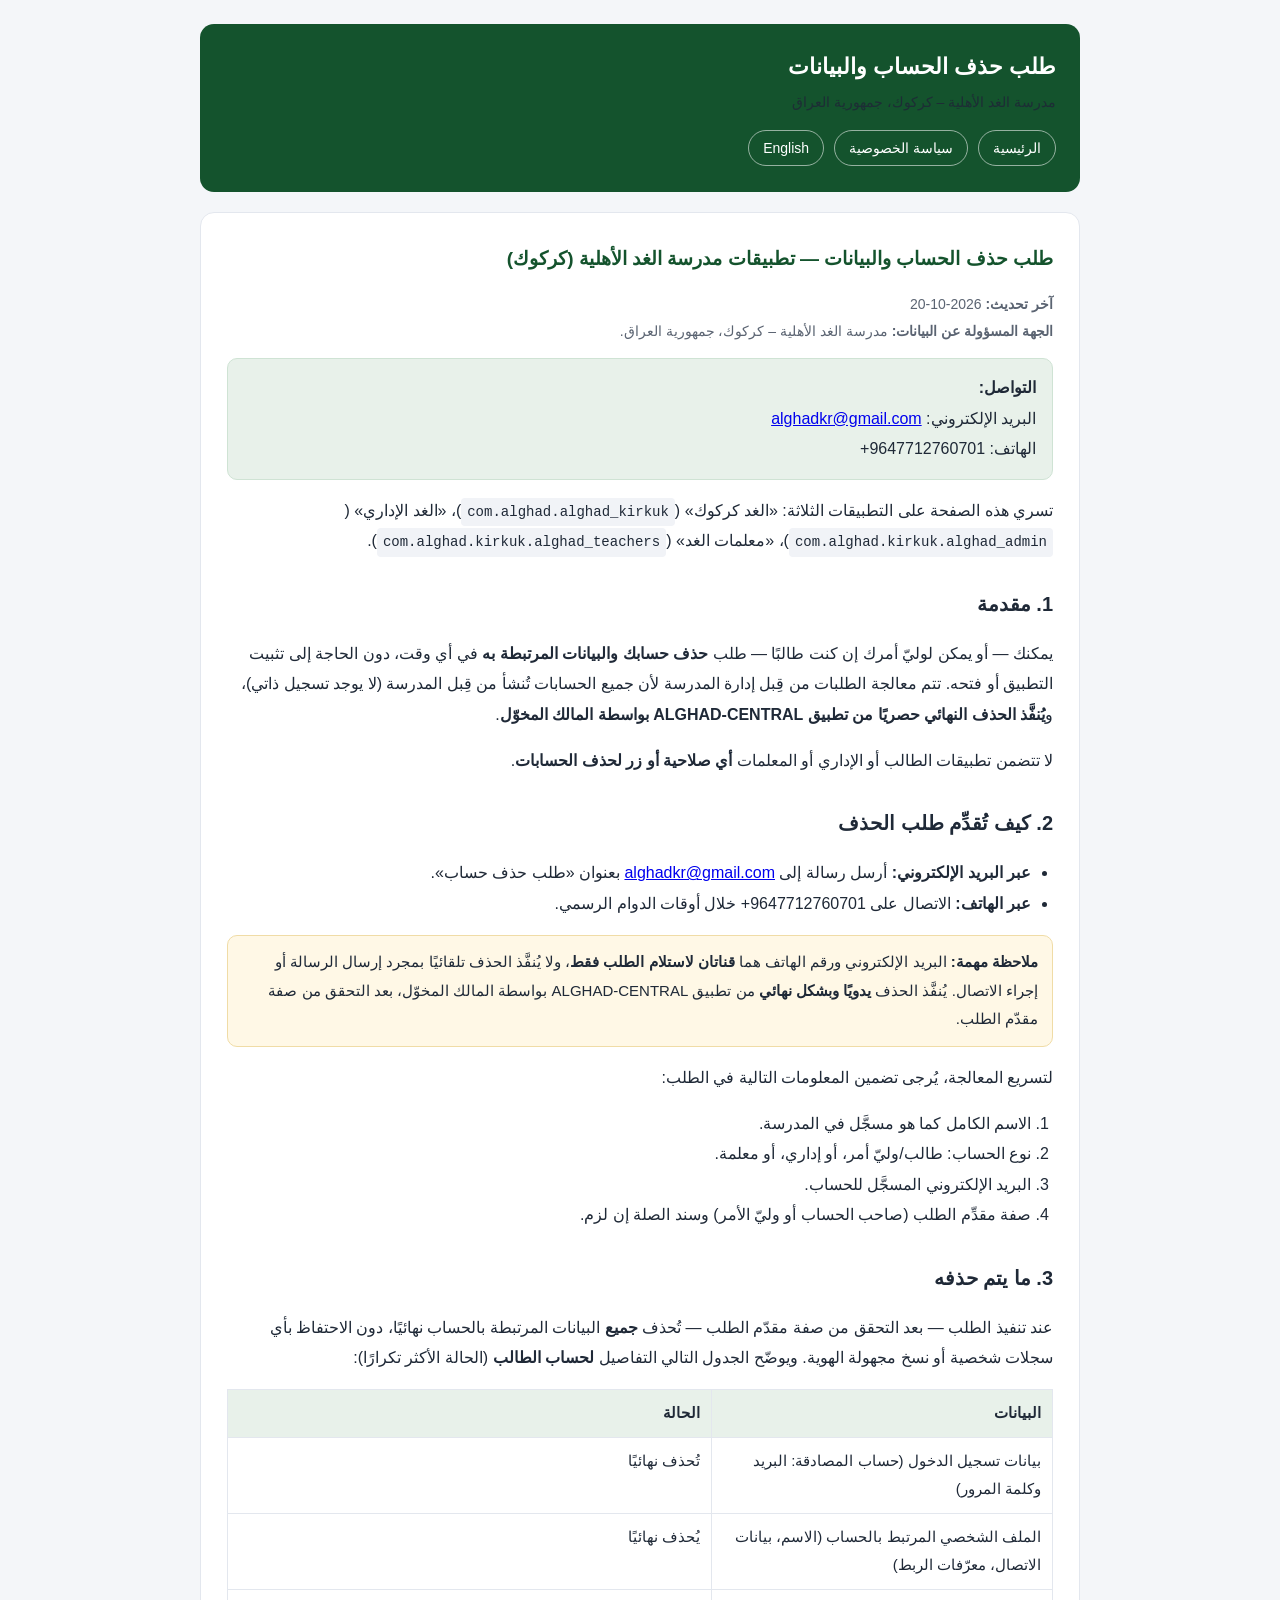
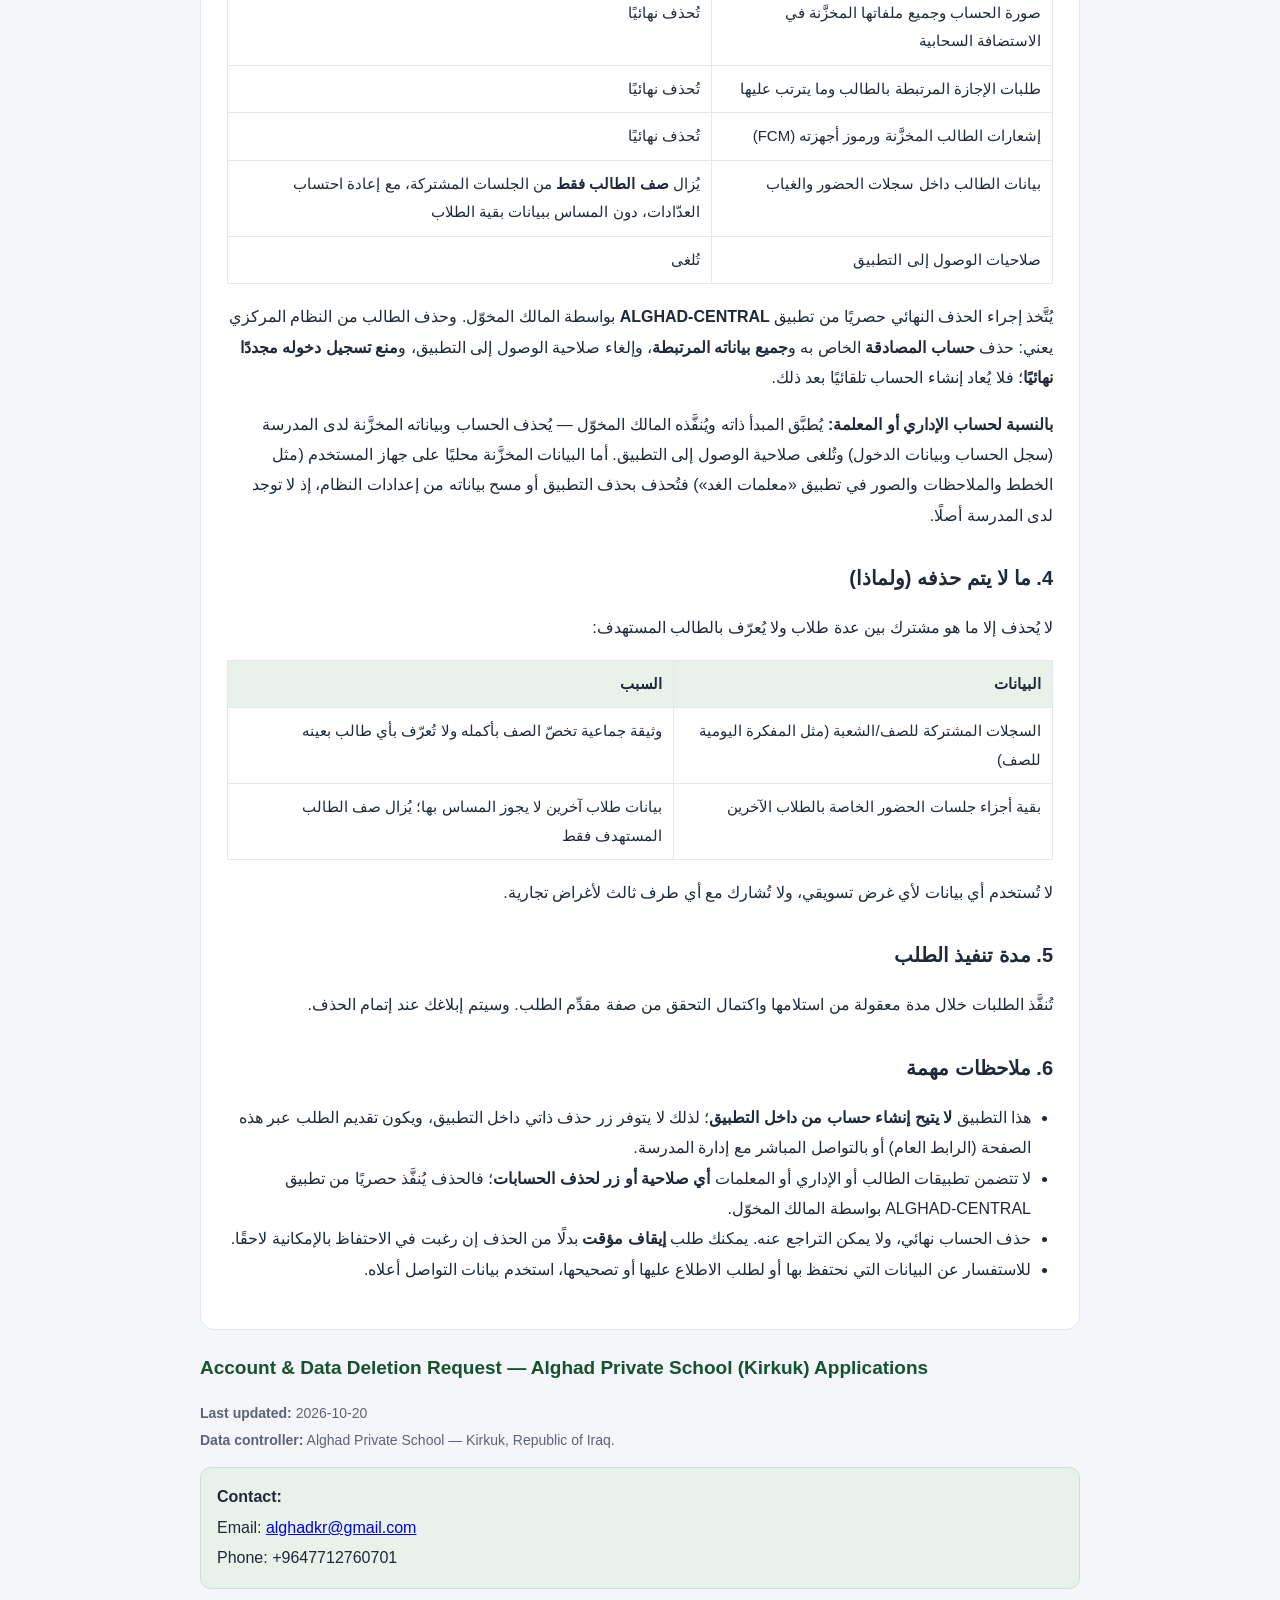
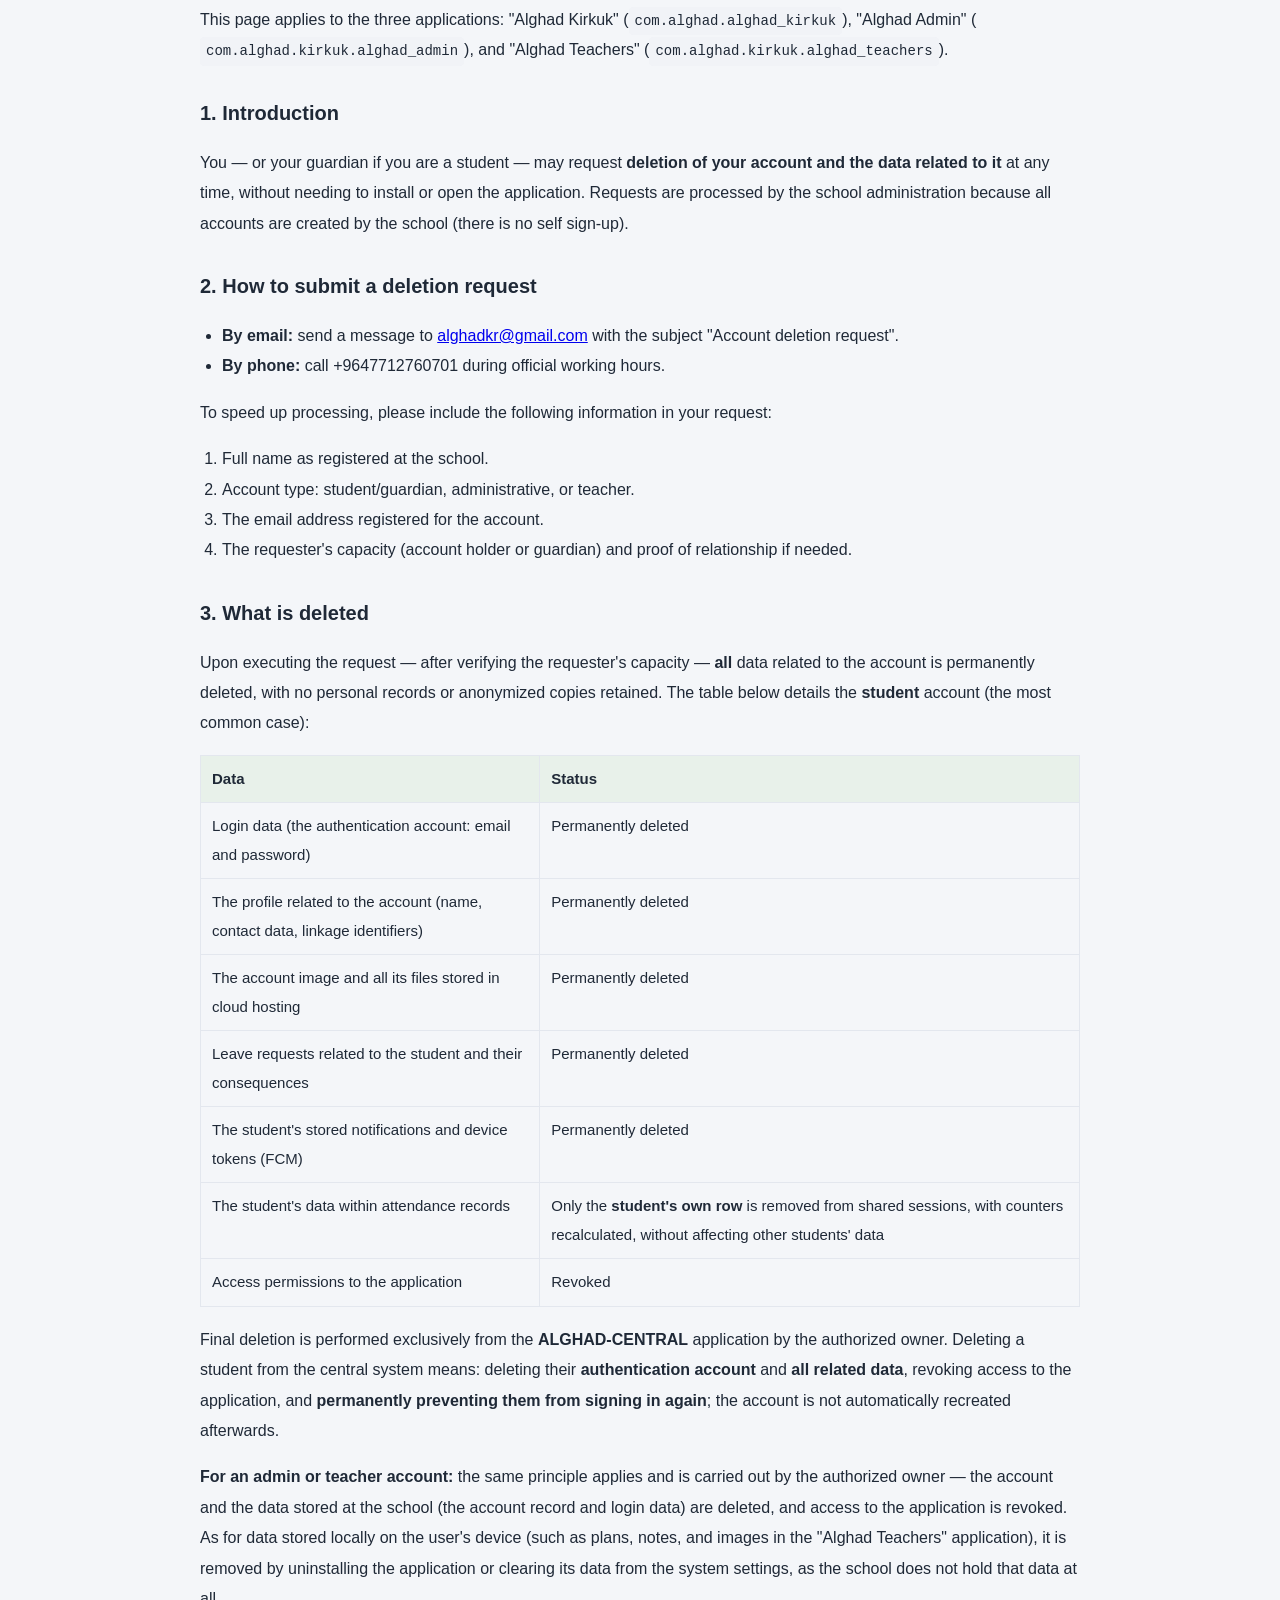
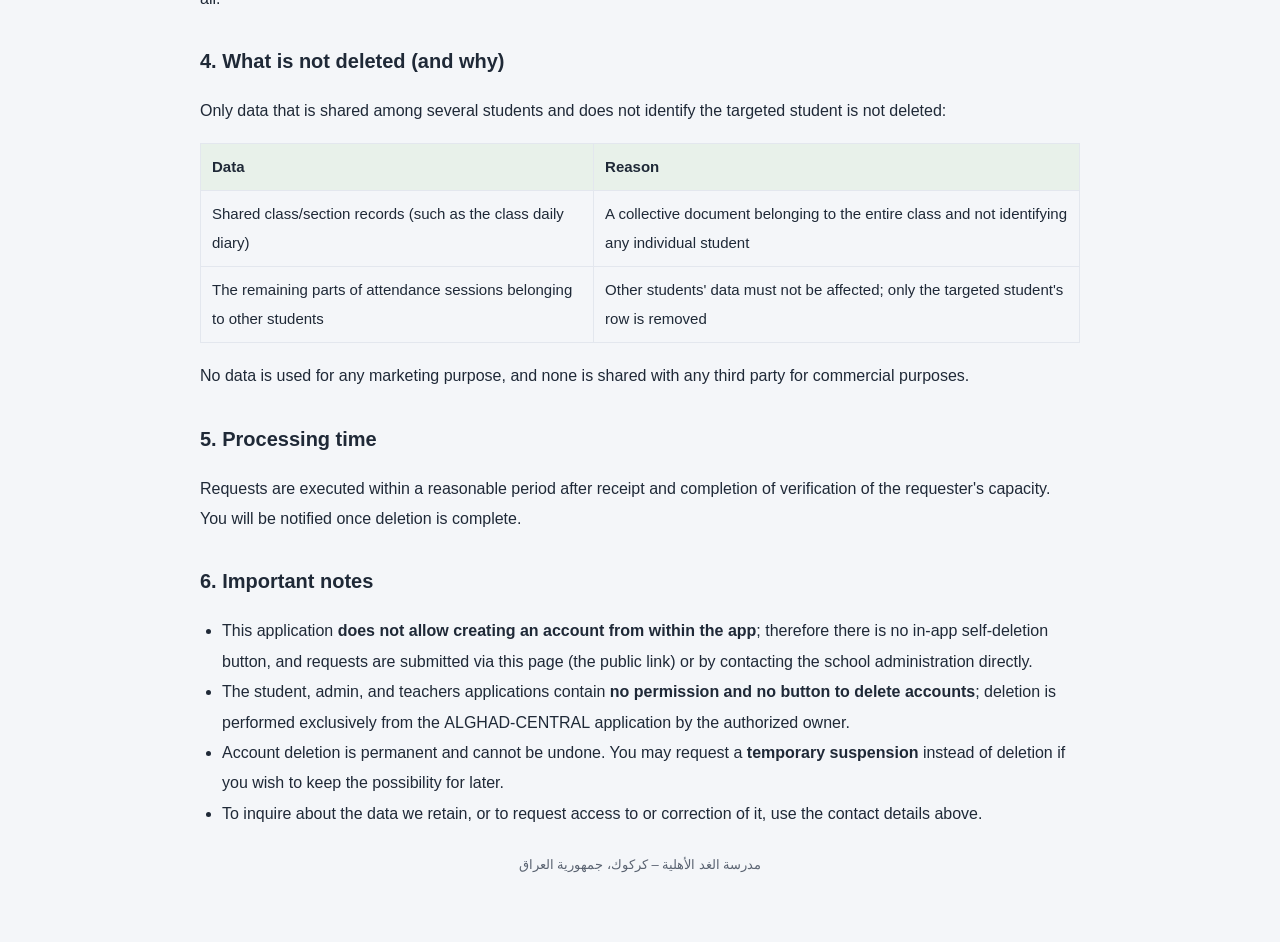
==== commit c9100f93: "Scope the deletion table to student accounts and state the exact process for admin/teacher accounts" ====
--- a/data-deletion.html
+++ b/data-deletion.html
@@ -56,7 +56,7 @@
     </ol>
 
     <h2>3. ما يتم حذفه</h2>
-    <p>عند تنفيذ الطلب — بعد التحقق من صفة مقدّم الطلب — تُحذف <strong>جميع</strong> البيانات المرتبطة بالحساب نهائيًا، دون الاحتفاظ بأي سجلات شخصية أو نسخ مجهولة الهوية، وتشمل:</p>
+    <p>عند تنفيذ الطلب — بعد التحقق من صفة مقدّم الطلب — تُحذف <strong>جميع</strong> البيانات المرتبطة بالحساب نهائيًا، دون الاحتفاظ بأي سجلات شخصية أو نسخ مجهولة الهوية. ويوضّح الجدول التالي التفاصيل <strong>لحساب الطالب</strong> (الحالة الأكثر تكرارًا):</p>
     <table>
       <thead><tr><th>البيانات</th><th>الحالة</th></tr></thead>
       <tbody>
@@ -70,6 +70,7 @@
       </tbody>
     </table>
     <p>يُتَّخذ إجراء الحذف النهائي حصريًا من تطبيق <strong>ALGHAD-CENTRAL</strong> بواسطة المالك المخوّل. وحذف الطالب من النظام المركزي يعني: حذف <strong>حساب المصادقة</strong> الخاص به و<strong>جميع بياناته المرتبطة</strong>، وإلغاء صلاحية الوصول إلى التطبيق، و<strong>منع تسجيل دخوله مجددًا نهائيًا</strong>؛ فلا يُعاد إنشاء الحساب تلقائيًا بعد ذلك.</p>
+    <p><strong>بالنسبة لحساب الإداري أو المعلمة:</strong> يُطبَّق المبدأ ذاته ويُنفَّذه المالك المخوّل — يُحذف الحساب وبياناته المخزَّنة لدى المدرسة (سجل الحساب وبيانات الدخول) وتُلغى صلاحية الوصول إلى التطبيق. أما البيانات المخزَّنة محليًا على جهاز المستخدم (مثل الخطط والملاحظات والصور في تطبيق «معلمات الغد») فتُحذف بحذف التطبيق أو مسح بياناته من إعدادات النظام، إذ لا توجد لدى المدرسة أصلًا.</p>
 
     <h2>4. ما لا يتم حذفه (ولماذا)</h2>
     <p>لا يُحذف إلا ما هو مشترك بين عدة طلاب ولا يُعرّف بالطالب المستهدف:</p>
@@ -126,7 +127,7 @@
     </ol>
 
     <h2>3. What is deleted</h2>
-    <p>Upon executing the request — after verifying the requester's capacity — <strong>all</strong> data related to the account is permanently deleted, with no personal records or anonymized copies retained, including:</p>
+    <p>Upon executing the request — after verifying the requester's capacity — <strong>all</strong> data related to the account is permanently deleted, with no personal records or anonymized copies retained. The table below details the <strong>student</strong> account (the most common case):</p>
     <table>
       <thead><tr><th>Data</th><th>Status</th></tr></thead>
       <tbody>
@@ -140,6 +141,7 @@
       </tbody>
     </table>
     <p>Final deletion is performed exclusively from the <strong>ALGHAD-CENTRAL</strong> application by the authorized owner. Deleting a student from the central system means: deleting their <strong>authentication account</strong> and <strong>all related data</strong>, revoking access to the application, and <strong>permanently preventing them from signing in again</strong>; the account is not automatically recreated afterwards.</p>
+    <p><strong>For an admin or teacher account:</strong> the same principle applies and is carried out by the authorized owner — the account and the data stored at the school (the account record and login data) are deleted, and access to the application is revoked. As for data stored locally on the user's device (such as plans, notes, and images in the "Alghad Teachers" application), it is removed by uninstalling the application or clearing its data from the system settings, as the school does not hold that data at all.</p>
 
     <h2>4. What is not deleted (and why)</h2>
     <p>Only data that is shared among several students and does not identify the targeted student is not deleted:</p>
